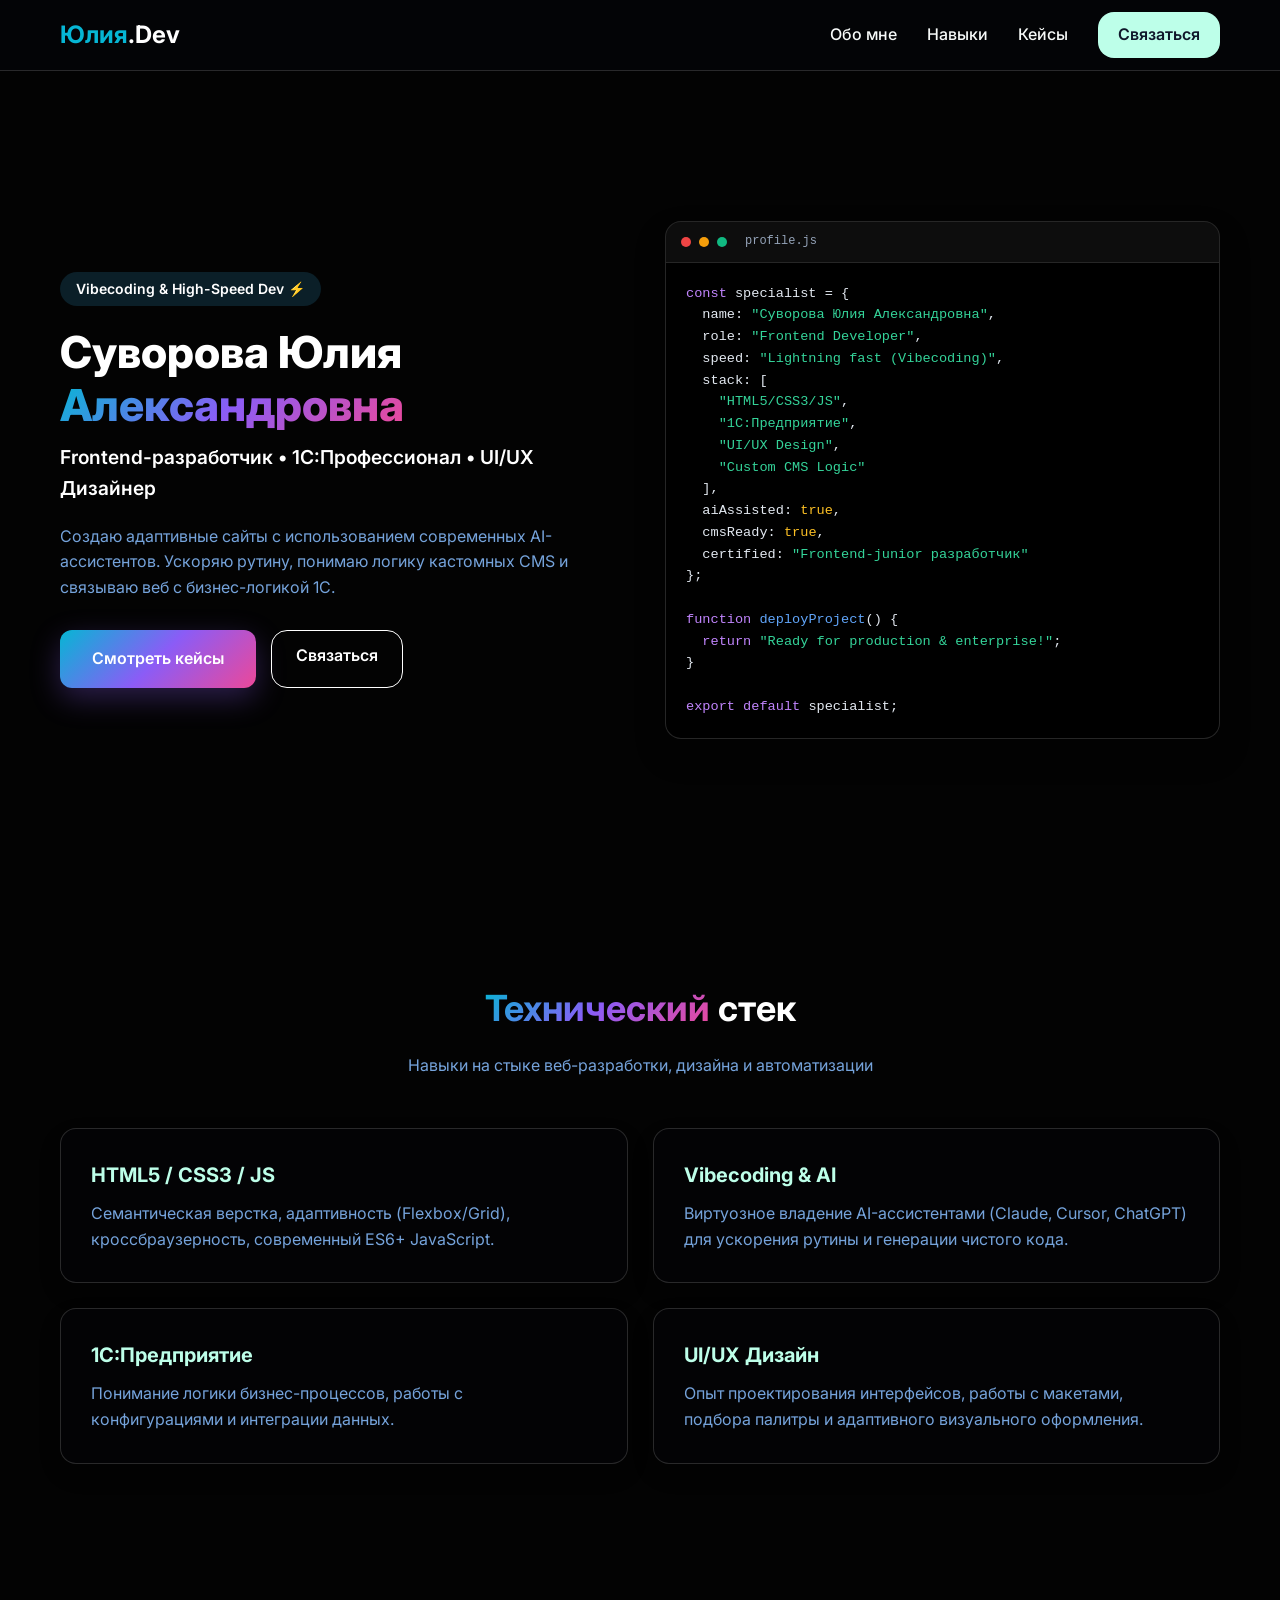
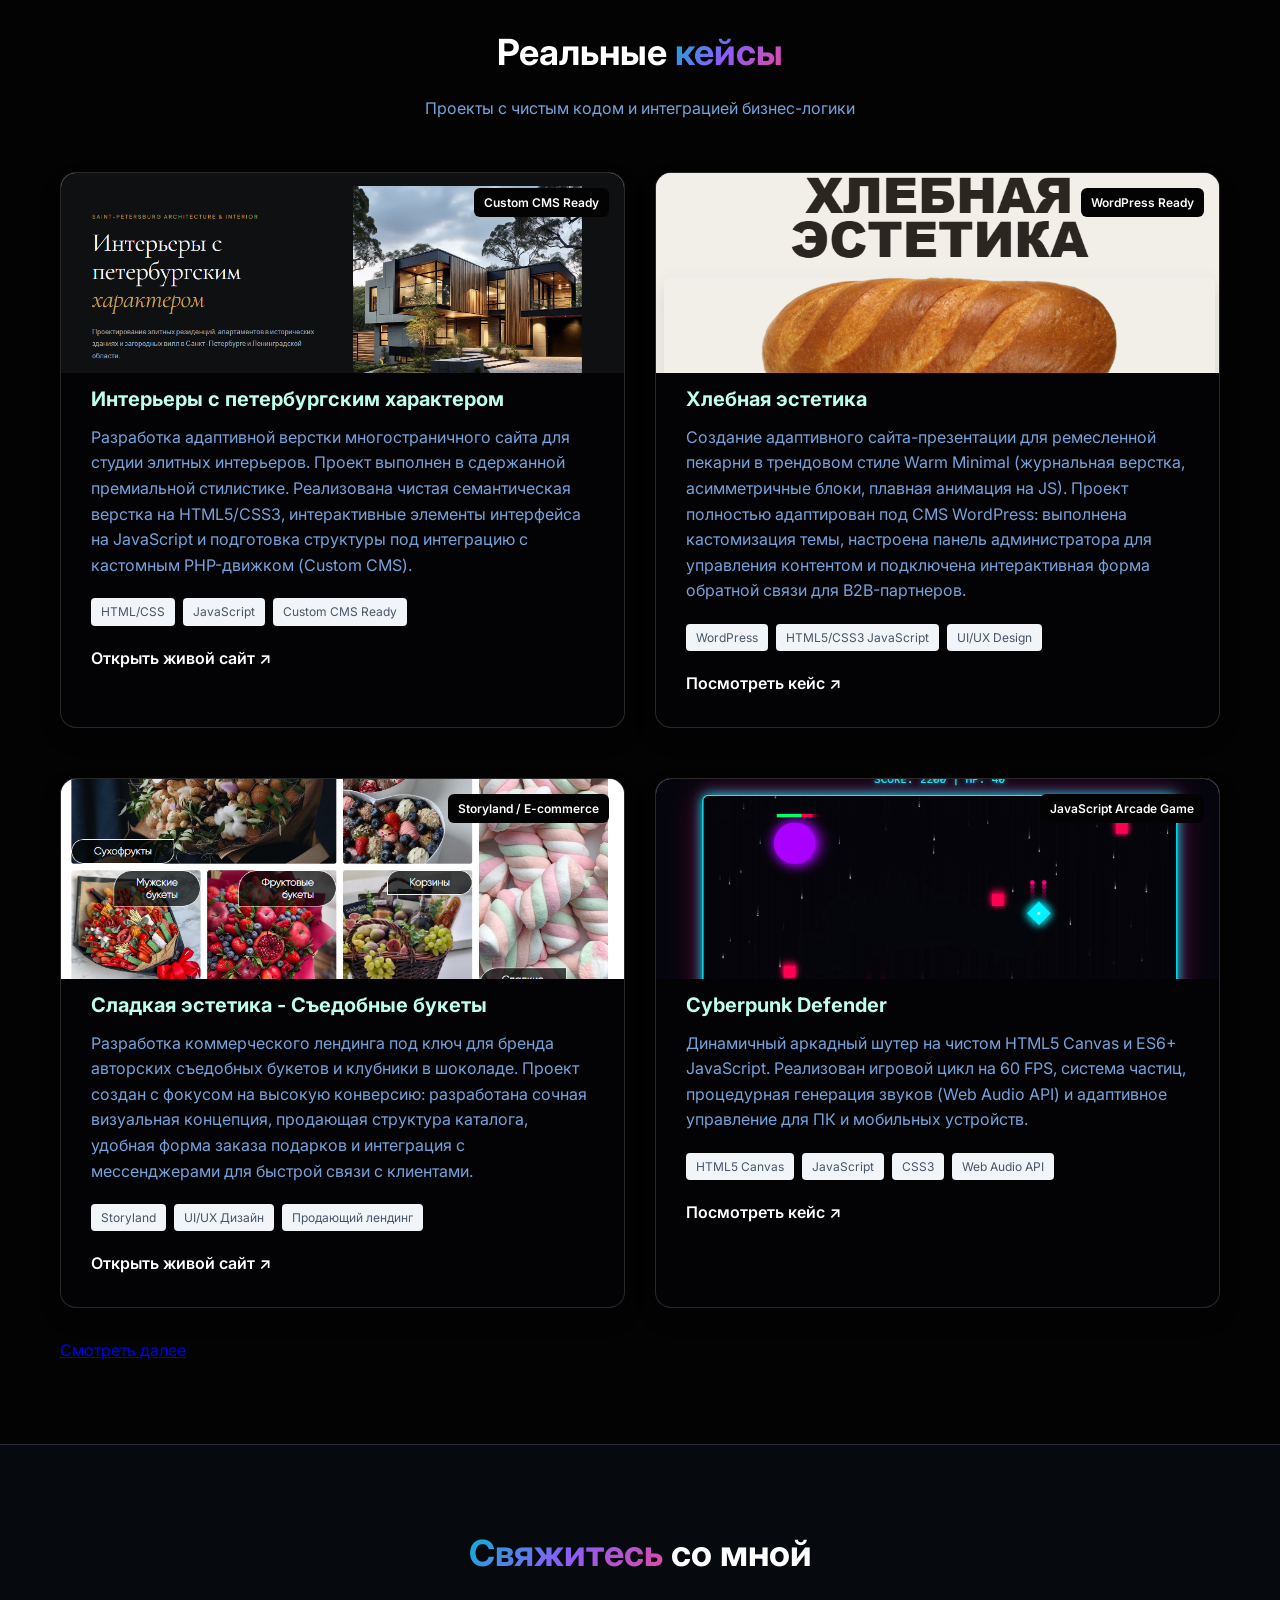
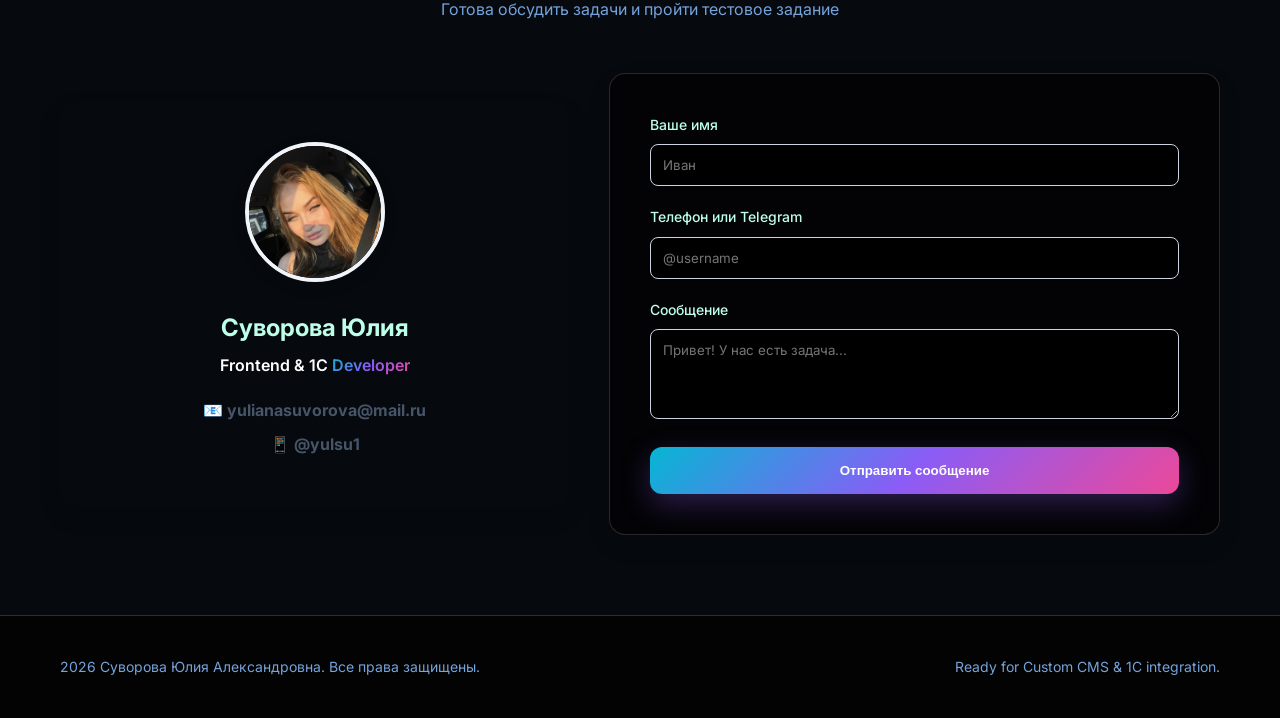
==== index.html @ 89101e60 "first commit" ====
<!DOCTYPE html>
<html lang="ru">
<head>
    <meta charset="UTF-8">
    <meta name="viewport" content="width=device-width, initial-scale=1.0">
    <title>Суворова Юлия Александровна | Frontend & 1C Developer</title>
    <meta name="description" content="Портфолио: Суворова Юлия Александровна. Фронтенд, 1С, Дизайн.">
    <!-- Стили -->
    <link rel="stylesheet" href="style.css?v=3">
    <!-- Шрифты (Inter) -->
    <link rel="preconnect" href="https://fonts.googleapis.com">
    <link rel="preconnect" href="https://fonts.gstatic.com" crossorigin>
    <link href="https://fonts.googleapis.com/css2?family=Inter:wght@300;400;500;600;700;800&display=swap" rel="stylesheet">
</head>
<body>

    <!-- Шапка сайта -->
    <header class="header">
        <div class="container header__container">
            <a href="#" class="logo"><span>Юлия</span>.Dev</a>
            <nav class="nav" id="navMenu">
                <a href="#about" class="nav__link">Обо мне</a>
                <a href="#skills" class="nav__link">Навыки</a>
                <a href="#portfolio" class="nav__link">Кейсы</a>
                <a href="#contact" class="nav__link nav__link--btn">Связаться</a>
            </nav>
            <button class="burger" id="burgerBtn" aria-label="Открыть меню">
                <span></span>
                <span></span>
                <span></span>
            </button>
        </div>
    </header>

    <main>
          <!-- Главный экран (Hero): Текст слева, длинный код справа -->
        <section class="hero" id="about">
            <div class="container hero__container-main">
                
                <!-- Левая колонка: Текст -->
                <div class="hero__content">
                    <span class="badge">Vibecoding & High-Speed Dev ⚡️</span>
                    <h1 class="hero__title">Суворова Юлия <span class="gradient-text">Александровна</span></h1>
                    <p class="hero__subtitle-role">Frontend-разработчик • 1С:Профессионал • UI/UX Дизайнер</p>
                    <p class="hero__desc">
                        Создаю адаптивные сайты с использованием современных AI-ассистентов. Ускоряю рутину, понимаю логику кастомных CMS и связываю веб с бизнес-логикой 1С.
                    </p>
                    <div class="hero__actions">
                        <a href="#portfolio" class="btn btn--primary">Смотреть кейсы</a>
                        <a href="#contact" class="btn btn--outline">Связаться</a>
                    </div>
                </div>

                <!-- Правая колонка: Длинный красивый код -->
                <div class="hero__card">
                    <div class="code-preview code-preview--long">
                        <div class="code-preview__header">
                            <span class="dot red"></span>
                            <span class="dot yellow"></span>
                            <span class="dot green"></span>
                            <span class="filename">profile.js</span>
                        </div>
                        <pre><code><span class="keyword">const</span> specialist = {
  name: <span class="string">"Суворова Юлия Александровна"</span>,
  role: <span class="string">"Frontend Developer"</span>,
  speed: <span class="string">"Lightning fast (Vibecoding)"</span>,
  stack: [
    <span class="string">"HTML5/CSS3/JS"</span>, 
    <span class="string">"1С:Предприятие"</span>, 
    <span class="string">"UI/UX Design"</span>,
    <span class="string">"Custom CMS Logic"</span>
  ],
  aiAssisted: <span class="boolean">true</span>,
  cmsReady: <span class="boolean">true</span>,
  certified: <span class="string">"Frontend-junior разработчик"</span>
};

<span class="keyword">function</span> <span class="function">deployProject</span>() {
  <span class="keyword">return</span> <span class="string">"Ready for production & enterprise!"</span>;
}

<span class="keyword">export default</span> specialist;</code></pre>
                    </div>
                </div>

            </div>
        </section> 

        <!-- Блок навыков -->
        <section class="skills" id="skills">
            <div class="container">
                <h2 class="section-title"><span class="gradient-text">Технический</span> стек</h2>
                <p class="section-subtitle">Навыки на стыке веб-разработки, дизайна и автоматизации</p>
                <div class="skills__grid">
                    <div class="skill-card">
                        <h3>HTML5 / CSS3 / JS</h3>
                        <p>Семантическая верстка, адаптивность (Flexbox/Grid), кроссбраузерность, современный ES6+ JavaScript.</p>
                    </div>
                    <div class="skill-card">
                        <h3>Vibecoding & AI</h3>
                        <p>Виртуозное владение AI-ассистентами (Claude, Cursor, ChatGPT) для ускорения рутины и генерации чистого кода.</p>
                    </div>
                    <div class="skill-card">
                        <h3>1С:Предприятие</h3>
                        <p>Понимание логики бизнес-процессов, работы с конфигурациями и интеграции данных.</p>
                    </div>
                    <div class="skill-card">
                        <h3>UI/UX Дизайн</h3>
                        <p>Опыт проектирования интерфейсов, работы с макетами, подбора палитры и адаптивного визуального оформления.</p>
                    </div>
                </div>
            </div>
        </section>

        <!-- Портфолио (Кейсы) -->
        <section class="portfolio" id="portfolio">
            <div class="container">
                <h2 class="section-title">Реальные <span class="gradient-text">кейсы</span></h2>
                <p class="section-subtitle">Проекты с чистым кодом и интеграцией бизнес-логики</p>
                
                <div class="portfolio__grid">
                    <article class="project-card">
                        <div class="project-card__img-wrap">
                            <div class="project-badge">Custom CMS Ready</div>
                            <div class="mockup-screen"><img src="spb.png" alt="spb"></div>
                        </div>
                        <div class="project-card__body">
                            <h3>Интерьеры с петербургским характером</h3>
                            <p>Разработка адаптивной верстки многостраничного сайта для студии элитных интерьеров. Проект выполнен в сдержанной премиальной стилистике. Реализована чистая семантическая верстка на HTML5/CSS3, интерактивные элементы интерфейса на JavaScript и подготовка структуры под интеграцию с кастомным PHP-движком (Custom CMS).</p>
                            <div class="tags">
                                <span>HTML/CSS</span>
                                <span>JavaScript</span>
                                <span>Custom CMS Ready</span>
                            </div>
                            <a href="https://yulianasu.github.io/-------------2-/" target="_blank" class="project-link">Открыть живой сайт ↗</a>
                        </div>
                    </article>

                    <article class="project-card">
                        <div class="project-card__img-wrap">
                            <div class="project-badge">WordPress Ready</div>
                            <div class="mockup-screen"><img src="baget.png" alt="Baget"></div>
                        </div>
                        <div class="project-card__body">
                            <h3>Хлебная эстетика</h3>
                            <p>Создание адаптивного сайта-презентации для ремесленной пекарни в трендовом стиле Warm Minimal (журнальная верстка, асимметричные блоки, плавная анимация на JS). Проект полностью адаптирован под CMS WordPress: выполнена кастомизация темы, настроена панель администратора для управления контентом и подключена интерактивная форма обратной связи для B2B-партнеров.</p>
                            <div class="tags">
                                <span>WordPress</span>
                                <span>HTML5/CSS3 JavaScript</span>
                                <span>UI/UX Design</span>
                            </div>
                            <a href="https://yulianasu.github.io/----/" target="_blank" class="project-link">Посмотреть кейс ↗</a>
                        </div>
                    </article>
                </div>

                <p class="section-subtitle"></p>
                
                <div class="portfolio__grid">
                    <article class="project-card">
                        <div class="project-card__img-wrap">
                            <div class="project-badge">Storyland / E-commerce</div>
                            <div class="mockup-screen"><img src="moisait.png" alt="MYsite"></div>
                        </div>
                        <div class="project-card__body">
                            <h3>Сладкая эстетика - Съедобные букеты </h3>
                            <p>Разработка коммерческого лендинга под ключ для бренда авторских съедобных букетов и клубники в шоколаде. Проект создан с фокусом на высокую конверсию: разработана сочная визуальная концепция, продающая структура каталога, удобная форма заказа подарков и интеграция с мессенджерами для быстрой связи с клиентами.</p>
                            <div class="tags">
                                <span>Storyland</span>
                                <span>UI/UX Дизайн </span>
                                <span>Продающий лендинг</span>
                            </div>
                            <a href="https://dolceestetica.ru" target="_blank" class="project-link">Открыть живой сайт ↗</a>
                        </div>
                    </article>

                    <article class="project-card">
                        <div class="project-card__img-wrap">
                            <div class="project-badge">JavaScript Arcade Game</div>
                            <div class="mockup-screen"><img src="Game.png" alt="Cyperpunk Defender"></div>
                        </div>
                        <div class="project-card__body">
                            <h3>Cyberpunk Defender</h3>
                            <p>Динамичный аркадный шутер на чистом HTML5 Canvas и ES6+ JavaScript. Реализован игровой цикл на 60 FPS, система частиц, процедурная генерация звуков (Web Audio API) и адаптивное управление для ПК и мобильных устройств.</p>
                            <div class="tags">
                                <span>HTML5 Canvas</span>
                                <span>JavaScript</span>
                                <span>CSS3</span>
                                <span>Web Audio API</span>
                            </div>
                            <a href="https://yulianasu.github.io/cyberpunk/" target="_blank" class="project-link">Посмотреть кейс ↗</a>
                        </div>
                    </article>
                   <a href="case.html" class="button">Смотреть далее</a>
                </div>
            </div>
        </section>

        <!-- Контакты -->
         <!-- Контакты: Фото слева, форма справа -->
        <section class="contact" id="contact">
            <div class="container">
                <h2 class="section-title"><span class="gradient-text">Свяжитесь </span> со мной</h2>
                <p class="section-subtitle">Готова обсудить задачи и пройти тестовое задание</p>
                
                <div class="contact__container-new">
                    
                    <!-- Слева: Ваша фотография и контакты -->
                    <div class="contact__photo-box">
                        <!-- Убедитесь, что фото называется photo.jpg или photo.png -->
                        <img src="Yulia.png" alt="Суворова Юлия Александровна" class="contact__real-photo">
                        <h3 class="contact__name">Суворова Юлия</h3>
                        <p class="contact__role">Frontend & 1C <span class="gradient-text">Developer</span></p>
                        <div class="contact-details">
                            <p>📧 <strong>yulianasuvorova@mail.ru</strong></p>
                            <p>📱 <strong>@yulsu1</strong></p>
                        </div>
                    </div>
                <form class="contact-form" id="contactForm">
                    <div class="form-group">
                        <label for="name">Ваше имя</label>
                        <input type="text" id="name" required placeholder="Иван">
                    </div>
                    <div class="form-group">
                        <label for="contact-info">Телефон или Telegram</label>
                        <input type="text" id="contact-info" required placeholder="@username">
                    </div>
                    <div class="form-group">
                        <label for="message">Сообщение</label>
                        <textarea id="message" rows="4" placeholder="Привет! У нас есть задача..."></textarea>
                    </div>
                    <button type="submit" class="btn btn--primary btn--full">Отправить сообщение</button>
                </form>
            </div>
        </section>
    </main>

    <!-- Футер -->
    <footer class="footer">
        <div class="container footer__container">
            <p>2026 Суворова Юлия Александровна. Все права защищены.</p>
            <p>Ready for Custom CMS & 1C integration.</p>
        </div>
    </footer>

    <!-- Скрипты -->
    <script src="app.js"></script>
</body>
</html>
---- style.css ----
:root {
    --bg-color: hwb(240 1% 99%);          
    --card-bg: #030305;           /* Белые чистые карточки */
    --text-main: #ffffff;         /* Основной текст на синем фоне — белый */
    --text-card: #bdffe9;         /* Текст внутри белых карточек — темно-синий */
    --text-muted: #75a3db;        /* Приглушенный светлый текст */
    --accent: #ffffff;            /* Яркий голубой акцент */
    --accent-hover: #2f0cad;      /* Цвет при наведении */
    --border: rgba(255, 255, 255, 0.15); /* Тонкие полупрозрачные границы */
    --radius: 16px;
    --gradient-brand: linear-gradient(135deg, #06b6d4 0%, #8b5cf6 50%, #ec4899 100%);
}

* {
    box-sizing: border-box;
    margin: 0;
    padding: 0;
}

html {
    scroll-behavior: smooth;
}

body {
    font-family: 'Inter', sans-serif;
    background-color: var(--bg-color);
    color: var(--text-main);
    line-height: 1.6;
}

/* Контейнеры */
.container {
    max-width: 1200px;
    margin: 0 auto;
    padding: 0 20px;
}

section {
    padding: 80px 0;
}

/* Шапка */
.header {
    position: fixed;
    top: 0;
    left: 0;
    width: 100%;
    background-color: rgba(4, 5, 7, 0.9);
    backdrop-filter: blur(10px);
    border-bottom: 1px solid var(--border);
    z-index: 1000;
}

.header__container {
    display: flex;
    align-items: center;
    justify-content: space-between;
    height: 70px;
}

.logo {
    font-size: 1.5rem;
    font-weight: 700;
    color: #ffffff;
    text-decoration: none;
}

.logo span {
    color: #06b6d4;
}

.nav {
    display: flex;
    align-items: center;
    gap: 30px;
}

.nav__link {
    color: #f7faf9;
    text-decoration: none;
    font-weight: 500;
    transition: color 0.2s;
}

.nav__link:hover {
    color: #ffffff;
}

.nav__link--btn {
    background-color: #bdffe9;
    color: #0f172a !important;
    font-weight: 600;
    padding: 10px 20px;
    border-radius: var(--radius);
}

.nav__link--btn:hover {
    background: var(--gradient-brand);
    -webkit-background-clip: text;
    -webkit-text-fill-color: transparent;
}

.burger {
    display: none;
    background: none;
    border: none;
    cursor: pointer;
    flex-direction: column;
    gap: 6px;
}

.burger span {
    display: block;
    width: 25px;
    height: 2px;
    background-color: #ffffff;
}

/* Главный экран (Hero) */
.hero {
    padding-top: 140px;
    min-height: 100vh;
    display: flex;
    align-items: center;
}

.hero__container-main {
    display: grid;
    grid-template-columns: 1fr 1fr;
    gap: 50px;
    align-items: center;
    width: 100%;
}

.badge {
    display: inline-block;
    background: rgba(56, 189, 248, 0.15);
    color: var(--accent);
    padding: 6px 16px;
    border-radius: 20px;
    font-size: 0.875rem;
    font-weight: 600;
    margin-bottom: 20px;
}

.hero__title {
    font-size: 2.75rem;
    font-weight: 800;
    color: #ffffff;
    margin-bottom: 10px;
    line-height: 1.2;
}

.hero__subtitle-role {
    font-size: 1.2rem;
    color: var(--accent);
    font-weight: 600;
    margin-bottom: 20px;
}

.hero__desc {
    font-size: 1rem;
    color: var(--text-muted);
    margin-bottom: 30px;
}

.hero__actions {
    display: flex;
    gap: 15px;
}

.gradient-text {
    background: var(--gradient-brand);
    -webkit-background-clip: text;
    -webkit-text-fill-color: transparent;
}
/* Длинный красивый код справа */
.code-preview--long {
    background: #000000;
    border: 1px solid var(--border);
    border-radius: var(--radius);
    overflow: hidden;
    font-family: monospace;
    font-size: 0.85rem;
    box-shadow: 0 15px 30px rgba(0, 0, 0, 0.25);
}

.code-preview__header {
    background: rgba(255,255,255,0.05);
    padding: 10px 15px;
    display: flex;
    align-items: center;
    gap: 8px;
    border-bottom: 1px solid rgba(255,255,255,0.1);
}

.dot {
    width: 10px;
    height: 10px;
    border-radius: 50%;
}
.dot.red { background: #ef4444; }
.dot.yellow { background: #f59e0b; }
.dot.green { background: #10b981; }

.filename {
    margin-left: 10px;
    color: #94a3b8;
    font-size: 0.75rem;
}

.code-preview pre {
    padding: 20px;
    overflow-x: auto;
    color: #e2e8f0;
}

.keyword { color: #c084fc; }
.string { color: #34d399; }
.boolean { color: #fbbf24; }
.function { color: #60a5fa; }

/* Секция навыков */
.section-title {
    font-size: 2.25rem;
    font-weight: 700;
    text-align: center;
    margin-bottom: 15px;
    color: #ffffff;
}

.section-subtitle {
    text-align: center;
    color: var(--text-muted);
    margin-bottom: 50px;
}

.skills__grid {
    display: grid;
    grid-template-columns: repeat(2, 1fr);
    gap: 25px;
}

.skill-card {
    background: var(--card-bg);
    border: 1px solid var(--border);
    padding: 30px;
    border-radius: var(--radius);
    box-shadow: 0 10px 25px rgba(0,0,0,0.1);
    color: var(--text-card);
    transition: transform 0.2s;
}

.skill-card:hover {
    transform: translateY(-3px);
}

.skill-card h3 {
    margin-bottom: 10px;
    font-size: 1.25rem;
    color: var(--text-card);
}

.skill-card p {
    color: var(--text-muted);
}

/* Портфолио */
.portfolio__grid {
    display: grid;
    grid-template-columns: repeat(2, 1fr);
    gap: 30px;
}

.project-card {
    background: var(--card-bg);
    border: 1px solid var(--border);
    border-radius: var(--radius);
    overflow: hidden;
    box-shadow: 0 10px 25px rgba(0,0,0,0.1);
    color: var(--text-card);
    transition: transform 0.2s;
}

.project-card:hover {
    transform: translateY(-3px);
}

.project-card__img-wrap {
    height: 180px;
    background: #e2e8f0;
    position: relative;
    display: flex;
    align-items: center;
    justify-content: center;
}

.project-badge {
    position: absolute;
    top: 15px;
    right: 15px;
    background: var(--bg-color);
    color: #ffffff;
    padding: 5px 10px;
    border-radius: 6px;
    font-size: 0.75rem;
    font-weight: 600;
}

.mockup-screen {
    width: 100%;
    height: 220px;
    overflow: hidden;
    color: #0f172a;
    font-weight: 600;
    
}

.project-card .mockup-screen img {
    width: 100%;
    height: 100%;
    object-fit: cover;
    display: block;
    border-radius: inherit; 
}

.project-card__body {
    padding: 30px;
}

.project-card__body h3 {
    margin-bottom: 10px;
    font-size: 1.25rem;
    color: var(--text-card);
}

.project-card__body p {
    color: var(--text-muted);
    margin-bottom: 20px;
}

.tags {
    display: flex;
    gap: 8px;
    flex-wrap: wrap;
    margin-bottom: 20px;
}

.tags span {
    background: #f1f5f9;
    padding: 4px 10px;
    border-radius: 4px;
    font-size: 0.75rem;
    color: #475569;
}

.project-link {
    color: var(--accent);
    text-decoration: none;
    font-weight: 600;
}

.project-link:hover {
    text-decoration: underline;
}

/* Блок контактов с фото слева и формой справа */
.contact {
    background: rgba(15, 23, 42, 0.3);
    border-top: 1px solid var(--border);
    border-bottom: 1px solid var(--border);
}

.contact__container-new {
    display: grid;
    grid-template-columns: 1fr 1.2fr;
    gap: 40px;
    align-items: center;
}

.contact__photo-box {
    
    padding: 40px;
    border-radius: var(--radius);
    text-align: center;
    color: var(--text-card);
    box-shadow: 0 10px 25px rgba(0,0,0,0.1);
}

.contact__real-photo {
    width: 140px;
    height: 140px;
    border-radius: 50%;
    object-fit: cover;
    margin: 0 auto 20px auto;
    border: 4px solid #f1f5f9;
    box-shadow: 0 5px 15px rgba(0,0,0,0.1);
}

.contact__name {
    font-size: 1.5rem;
    font-weight: 700;
    margin-bottom: 5px;
    color: var(--text-card);
}

.contact__role {
    color: var(--accent);
    font-weight: 600;
    margin-bottom: 20px;
}

.contact-details p {
    margin-bottom: 8px;
    color: #475569;
}

.contact-form {
    background: var(--card-bg);
    border: 1px solid var(--border);
    padding: 40px;
    border-radius: var(--radius);
    color: var(--text-card);
    box-shadow: 0 10px 25px rgba(0,0,0,0.1);
}

.form-group {
    margin-bottom: 20px;
}

.form-group label {
    display: block;
    margin-bottom: 8px;
    font-size: 0.875rem;
    font-weight: 500;
    color: var(--text-card);
}

.form-group input,
.form-group textarea {
    width: 100%;
    padding: 12px;
    background: #000000;
    border: 1px solid #cbd5e1;
    border-radius: 8px;
    color: #000000;
    font-family: inherit;
}

.form-group input:focus,
.form-group textarea:focus {
    outline: none;
    border-color: var(--accent);
}

/* Кнопки */
.btn {
    display: inline-block;
    padding: 12px 24px;
    border-radius: var(--radius);
    font-weight: 600;
    text-decoration: none;
    text-align: center;
    cursor: pointer;
    transition: all 0.2s;
}

.btn--primary {

        background: var(--gradient-brand);
    color: #fff;
    padding: 16px 32px;
    border-radius: 12px !important;
    font-weight: 600;
    text-decoration: none;
    transition: 0.3s;
    box-shadow: 0 10px 30px rgba(139, 92, 246, 0.3);
    border: none;
    cursor: pointer;
}

.btn--primary:hover {
    background-color: var(--accent-hover);
}

.btn--outline {
    background: transparent;
    border: 1px solid #ffffff;
    color: #ffffff;
}

.btn--outline:hover {
    background: rgba(255, 255, 255, 0.1);
}

.btn--full {
    width: 100%;
}

/* Футер */
.footer {
    padding: 40px 0;
    text-align: center;
    color: var(--text-muted);
    font-size: 0.875rem;
}

.footer__container {
    display: flex;
    justify-content: space-between;
}

/* Адаптивность */
@media screen and (max-width: 768px) {

    /* 1. Общий сброс прокрутки вбок */
    body, html {
        width: 100% !important;
        overflow-x: hidden !important;
        margin: 0 !important;
        padding: 0 !important;
    }

    /* 2. ШАПКА: аккуратная строка, лого слева, меню и кнопка компактно */
    header, .header {
        display: flex !important;
        justify-content: space-between !important;
        align-items: center !important;
        padding: 10px 15px !important;
        width: 100% !important;
        box-sizing: border-box !important;
    }

    /* Прячем десктопное меню, оставляем бургер или компактный вид */
    .nav {
        display: none !important; /* Если у тебя бургер-меню управляется через JS */
    }

    /* Кнопка «Связаться» в шапке на мобилке делаем поменьше, чтобы не рвала дизайн */
    .header .btn, 
    .header__btn {
        padding: 8px 14px !important;
        font-size: 0.85rem !important;
    }

    /* 3. ГЛАВНЫЙ ЭКРАН (Hero): всё ровно по центру */
    .hero__container-main {
        display: flex !important;
        flex-direction: column !important;
        align-items: center !important;
        text-align: center !important;
        padding: 20px 15px !important;
        width: 100% !important;
        box-sizing: border-box !important;
    }

    .hero__title {
        font-size: 2rem !important;
        width: 100% !important;
    }

    .hero__description {
        max-width: 100% !important;
        margin: 0 auto 20px auto !important;
        text-align: center !important;
    }

    .hero__btns {
        display: flex !important;
        flex-direction: column !important;
        align-items: center !important;
        width: 100% !important;
        gap: 12px !important;
    }

    .btn {
        width: 100% !important;
        max-width: 280px !important;
        margin: 0 auto !important;
    }

    /* 4. ВОЗВРАЩАЕМ ТВОЙ ДИЗАЙНЕРСКИЙ КОД (`profile.js`) НА МЕСТО И ЦЕНТРИРУЕМ */
    .hero__code, 
    pre, 
    .profile-code {
        display: block !important; /* Возвращаем отображение */
        width: 90% !important;
        max-width: 350px
 !important;
        margin: 20px auto 0 auto !important;
        box-sizing: border-box !important;
        font-size: 0.8rem !important; /* Чуть уменьшаем текст, чтобы красиво влез в экран */
        overflow-x: auto !important;  /* Скролл внутри блока с кодом, если длинная строка */
    }

    /* 5. КАРТОЧКИ НАВЫКОВ И КЕЙСОВ — ровно в 1 колонку по центру */
    .skills__grid, 
    .portfolio__grid {
        display: flex !important;
        flex-direction: column !important;
        align-items: center !important;
        gap: 20px !important;
        width: 100% !important;
        padding: 0 15px !important;
        box-sizing: border-box !important;
    }

    .skills__card, 
    .portfolio__card {
        width: 100% !important;
        max-width: 350px !important;
        margin: 0 auto !important;
        box-sizing: border-box !important;
    }

    /* 6. ИСПРАВЛЯЕМ ФОРМУ (чтобы поля не улетали вбок, а встали друг под другом) */
    .contact__container-new,
    .contact__grid {
        display: flex !important;
        flex-direction: column !important;
        align-items: center !important;
        width: 100% !important;
        padding: 0 15px !important;
        box-sizing: border-box !important;
    }

    /* Карточка с формой и блок с контактами (твое фото и почта) */
    .contact__info,
    .contact__form-wrapper,
    form#contactForm {
        width: 100% !important;
        max-width: 350px !important;
        margin: 0 auto 20px auto !important;
        box-sizing: border-box !important;
    }
}
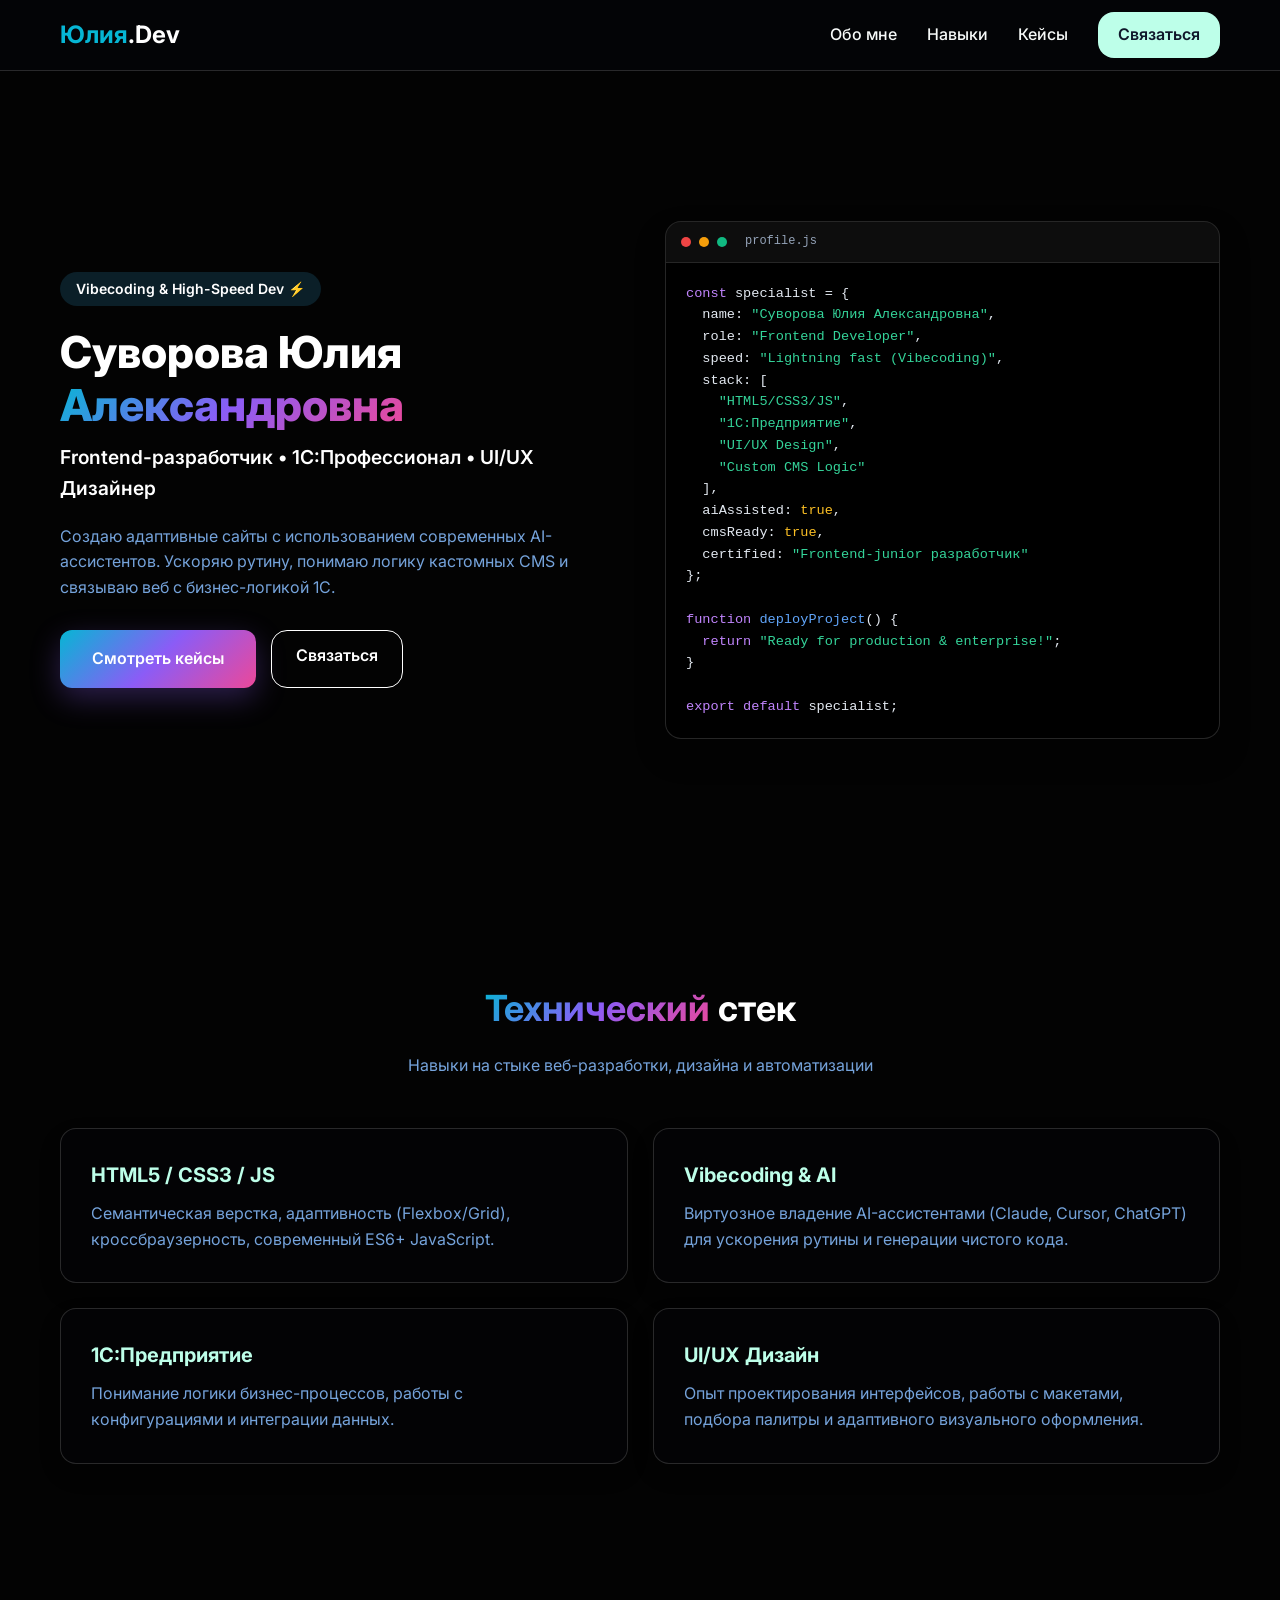
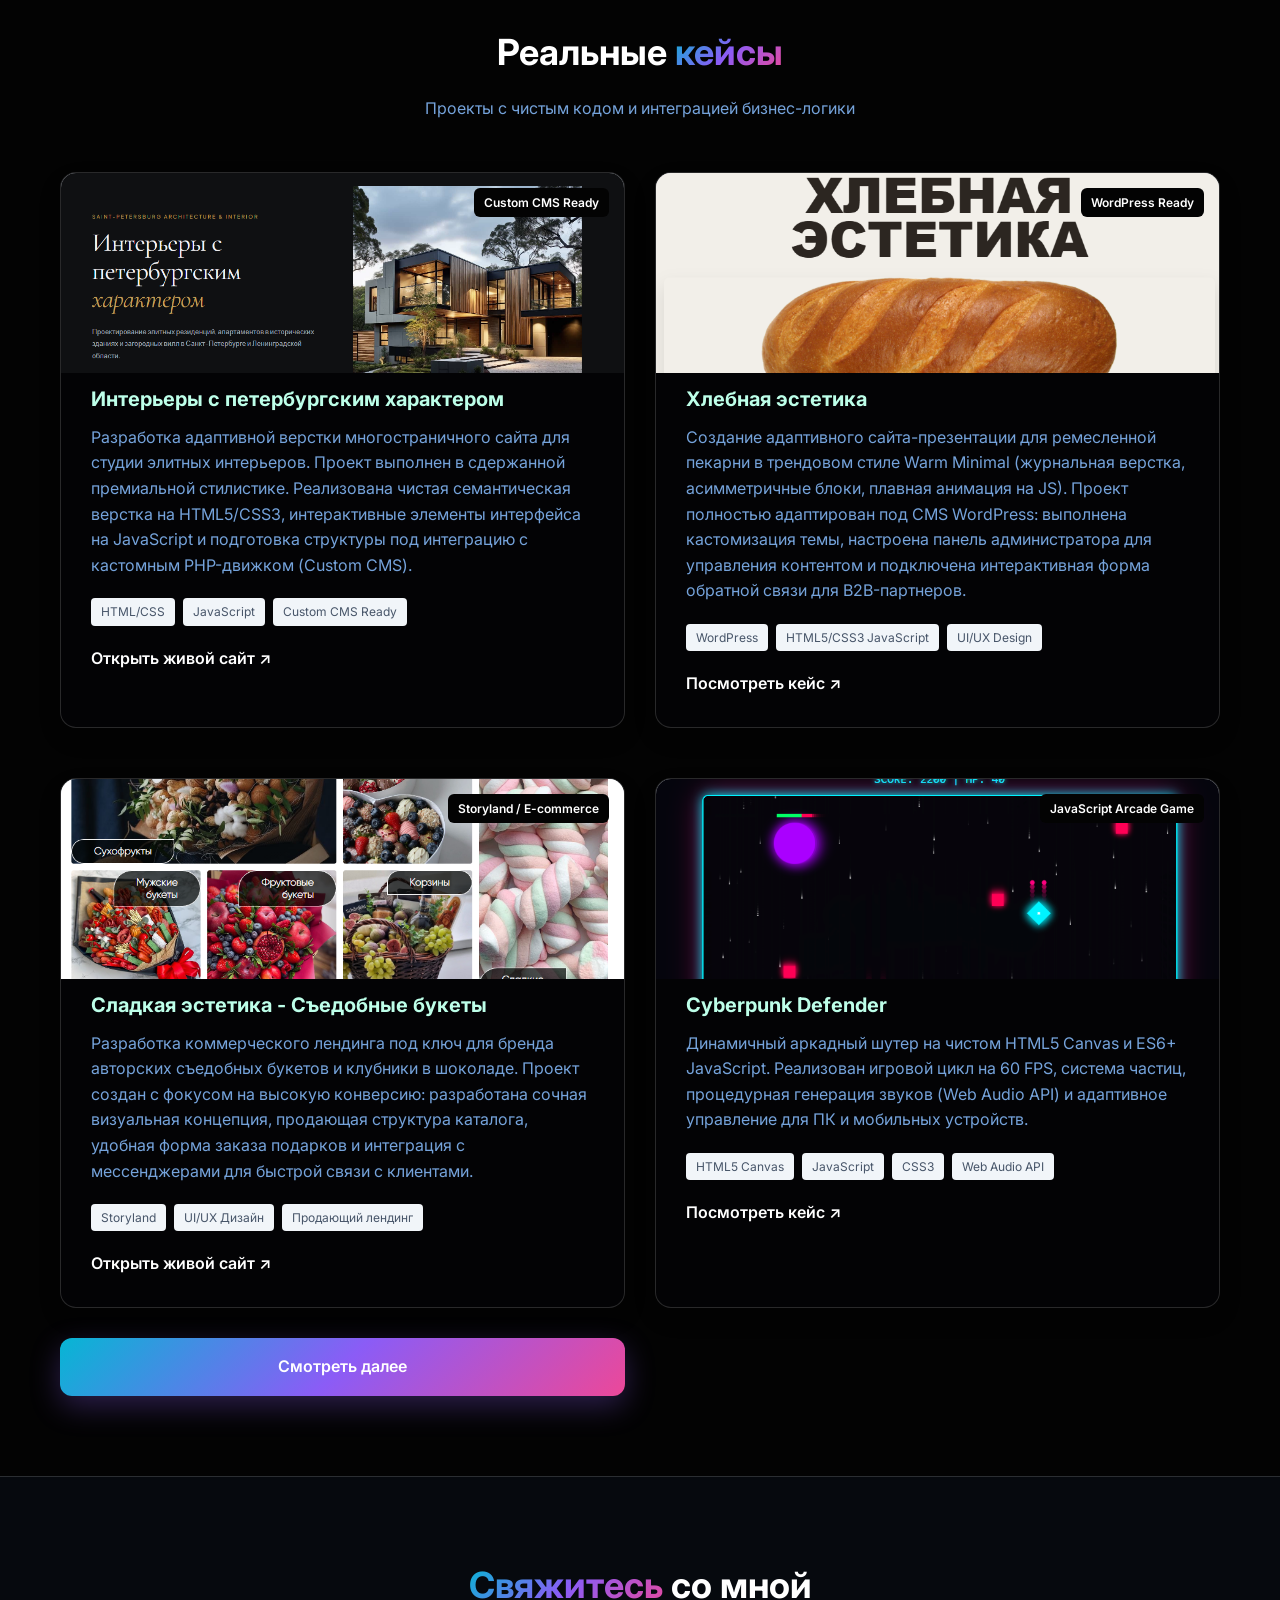
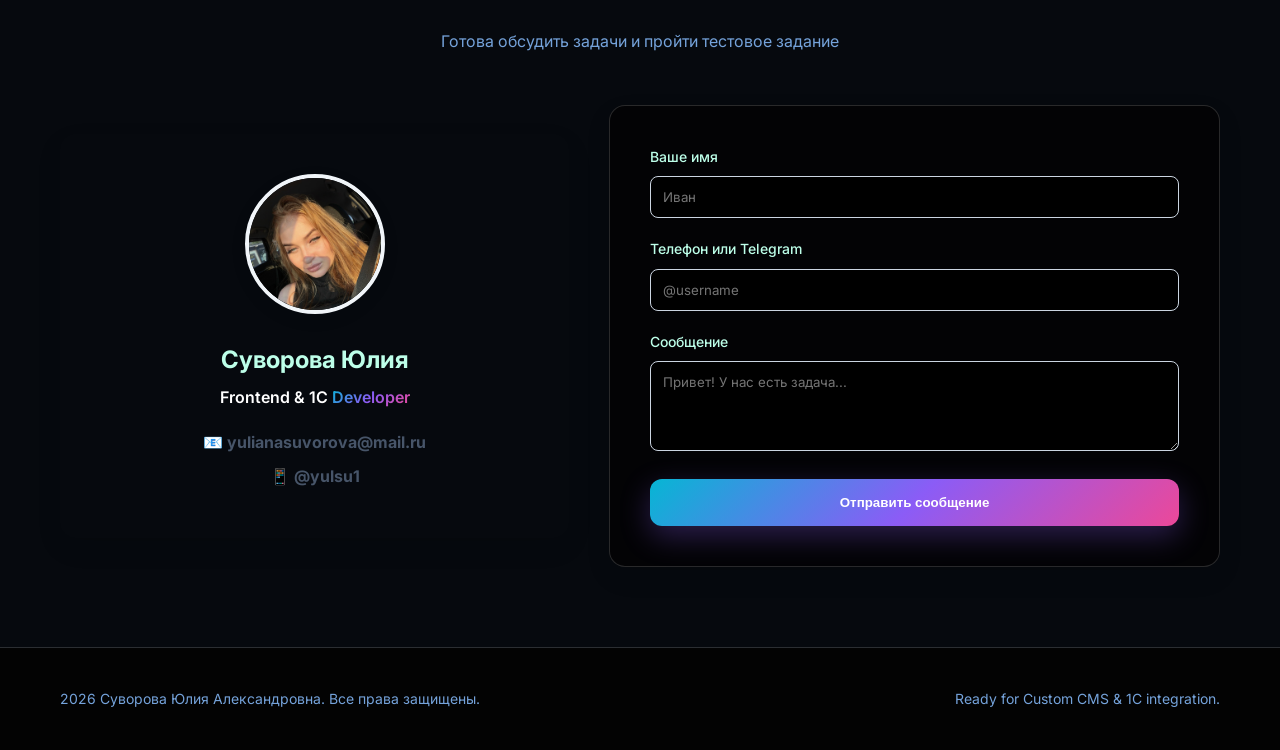
==== commit 1b33032a: "wb" ====
--- a/index.html
+++ b/index.html
@@ -132,7 +132,7 @@
                                 <span>JavaScript</span>
                                 <span>Custom CMS Ready</span>
                             </div>
-                            <a href="https://yulianasu.github.io/-------------2-/" target="_blank" class="project-link">Открыть живой сайт ↗</a>
+                            <a href="https://yulianasu.github.io/SBPSite/" target="_blank" class="project-link">Открыть живой сайт ↗</a>
                         </div>
                     </article>
 
@@ -149,7 +149,7 @@
                                 <span>HTML5/CSS3 JavaScript</span>
                                 <span>UI/UX Design</span>
                             </div>
-                            <a href="https://yulianasu.github.io/----/" target="_blank" class="project-link">Посмотреть кейс ↗</a>
+                            <a href="https://yulianasu.github.io/Bakery/" target="_blank" class="project-link">Посмотреть кейс ↗</a>
                         </div>
                     </article>
                 </div>
@@ -191,7 +191,7 @@
                             <a href="https://yulianasu.github.io/cyberpunk/" target="_blank" class="project-link">Посмотреть кейс ↗</a>
                         </div>
                     </article>
-                   <a href="case.html" class="button">Смотреть далее</a>
+                   <a href="case.html" class = "btn btn--primary">Смотреть далее</a>
                 </div>
             </div>
         </section>
--- a/style.css
+++ b/style.css
@@ -510,6 +510,306 @@
     display: flex;
     justify-content: space-between;
 }
+
+/* Другие страницы */
+
+/* Кнопка назад в case*/
+.back-btn {
+    display: inline-flex;
+    align-items: center;
+    gap: 8px;
+    padding: 10px 20px;
+    background: rgba(255, 255, 255, 0.05); 
+    border: 1px solid rgba(255, 255, 255, 0.15); 
+    border-radius: 10px;
+    color: #ffffff !important; 
+    font-family: inherit;
+    font-size: 0.9rem;
+    font-weight: 500;
+    text-decoration: none;
+    transition: all 0.2s ease;
+    margin: 20px 0; 
+}
+/* Эффект при наведении мышки */
+.back-btn:hover {
+    background: rgba(139, 92, 246, 0.2); 
+    border-color: #8b5cf6; 
+    transform: translateY(-2px); 
+}
+
+/*Вб*/
+wb-portfolio {
+  --black: #08080b;
+  --black-soft: #111116;
+  --pink: #ff4fa3;
+  --pink-light: #ff9bc9;
+  --white: #f8f6f8;
+  --muted: #98939c;
+
+  position: relative;
+  overflow: hidden;
+  background:
+    radial-gradient(
+      circle at 82% 8%,
+      rgba(255, 57, 150, .16),
+      transparent 25rem
+    ),
+    radial-gradient(
+      circle at 6% 78%,
+      rgba(123, 52, 255, .12),
+      transparent 25rem
+    ),
+    var(--black);
+  color: var(--white);
+  padding: 110px 24px 90px;
+  font-family: Inter, Arial, sans-serif;
+}
+
+.wb-container {
+  position: relative;
+  z-index: 2;
+  max-width: 1240px;
+  margin: 0 auto;
+}
+
+.wb-glow {
+  position: absolute;
+  width: 360px;
+  height: 360px;
+  border-radius: 50%;
+  filter: blur(100px);
+  opacity: .18;
+  pointer-events: none;
+}
+
+.wb-glow-1 {
+  background: #ff198f;
+  top: 5%;
+  right: -160px;
+}
+
+.wb-glow-2 {
+  background: #6328ff;
+  bottom: 12%;
+  left: -180px;
+}
+
+/* Шапка */
+
+.wb-header {
+  display: flex;
+  align-items: flex-end;
+  justify-content: space-between;
+  gap: 40px;
+  margin-bottom: 38px;
+}
+
+.wb-eyebrow {
+  display: inline-block;
+  color: var(--pink);
+  font-size: 11px;
+  font-weight: 700;
+  letter-spacing: .2em;
+  text-transform: uppercase;
+}
+
+.wb-header h1 {
+  margin: 18px 0 0;
+  max-width: 850px;
+  font-size: clamp(44px, 7vw, 92px);
+  line-height: .92;
+  letter-spacing: -.07em;
+  font-weight: 800;
+}
+
+.wb-header h1 em,
+.wb-featured-heading h2 em,
+.wb-footer h2 em {
+  color: var(--pink);
+  font-style: normal;
+}
+
+.wb-header-note {
+  display: flex;
+  align-items: center;
+  gap: 12px;
+  flex-shrink: 0;
+}
+
+.wb-number {
+  color: var(--pink);
+  font-size: 62px;
+  line-height: .8;
+  font-weight: 800;
+  letter-spacing: -.08em;
+}
+
+.wb-header-note p {
+  margin: 0;
+  color: var(--muted);
+  font-size: 12px;
+  line-height: 1.35;
+  text-transform: uppercase;
+  letter-spacing: .08em;
+}
+
+.wb-intro {
+  max-width: 490px;
+  margin: 0 0 70px auto;
+  border-left: 1px solid var(--pink);
+  padding-left: 20px;
+}
+
+.wb-intro p {
+  margin: 0;
+  color: #c9c4cc;
+  font-size: 16px;
+  line-height: 1.6;
+}
+
+/* Карточки */
+
+.wb-grid {
+  display: grid;
+  grid-template-columns: repeat(2, 1fr);
+  gap: 26px;
+}
+
+.wb-card {
+  min-width: 0;
+  background: rgba(255, 255, 255, .045);
+  border: 1px solid rgba(255, 255, 255, .11);
+  border-radius: 22px;
+  overflow: hidden;
+  transition: transform .35s ease, border-color .35s ease,
+              background .35s ease;
+}
+
+.wb-card:hover {
+  transform: translateY(-8px);
+  border-color: rgba(255, 79, 163, .7);
+  background: rgba(255, 255, 255, .07);
+}
+
+.wb-card-large,
+.wb-card-wide,
+.wb-card-featured {
+  grid-column: span 2;
+}
+
+.wb-image-wrap {
+  position: relative;
+  background: #15151c;
+  padding: 18px;
+}
+
+.wb-image-wrap img {
+  display: block;
+  width: 100%;
+  max-height: 650px;
+  object-fit: contain;
+  border-radius: 12px;
+  background: #202027;
+}
+.wb-card-label {
+  position: absolute;
+  top: 34px;
+  left: 34px;
+  padding: 8px 11px;
+  border: 1px solid rgba(255, 255, 255, .3);
+  border-radius: 100px;
+  background: rgba(8, 8, 11,
+62);
+  backdrop-filter: blur(8px);
+  color: white;
+  font-size: 10px;
+  letter-spacing: .12em;
+}
+
+.wb-card-info {
+  display: flex;
+  align-items: center;
+  justify-content: space-between;
+  gap: 20px;
+  padding: 22px 24px 25px;
+}
+
+.wb-card-info h2 {
+  margin: 0 0 7px;
+  color: var(--white);
+  font-size: 22px;
+  letter-spacing: -.04em;
+}
+
+.wb-card-info p {
+  margin: 0;
+  color: var(--muted);
+  font-size: 13px;
+  line-height: 1.45;
+}
+
+.wb-arrow {
+  display: grid;
+  place-items: center;
+  width: 37px;
+  height: 37px;
+  flex: 0 0 37px;
+  border: 1px solid rgba(255, 79, 163, .55);
+  border-radius: 50%;
+  color: var(--pink);
+  font-size: 20px;
+}
+
+/* Dyson-кейс */
+
+.wb-card-featured {
+  padding: 32px;
+  background:
+    linear-gradient(120deg, rgba(255, 56, 157, .16), transparent 47%),
+    rgba(255, 255, 255, .045);
+}
+
+.wb-featured-heading {
+  display: flex;
+  align-items: flex-end;
+  justify-content: space-between;
+  gap: 30px;
+  margin-bottom: 30px;
+}
+
+.wb-featured-heading h2 {
+  margin: 12px 0 0;
+  font-size: clamp(42px, 6vw, 75px);
+  line-height: .87;
+  letter-spacing: -.07em;
+}
+
+.wb-featured-heading p {
+  max-width: 290px;
+  margin: 0;
+  color: var(--muted);
+  font-size: 14px;
+  line-height: 1.55;
+}
+
+.dyson-gallery {
+  display: grid;
+  grid-template-columns: repeat(3, 1fr);
+  gap: 13px;
+}
+
+.dyson-gallery img {
+  display: block;
+  width: 100%;
+  border-radius: 13px;
+  background: #16131d;
+  transition: transform .35s ease;
+}
+
+.dyson-gallery img:hover {
+  transform: scale(1.025);
+}
+
 
 /* Адаптивность */
 @media screen and (max-width: 768px) {
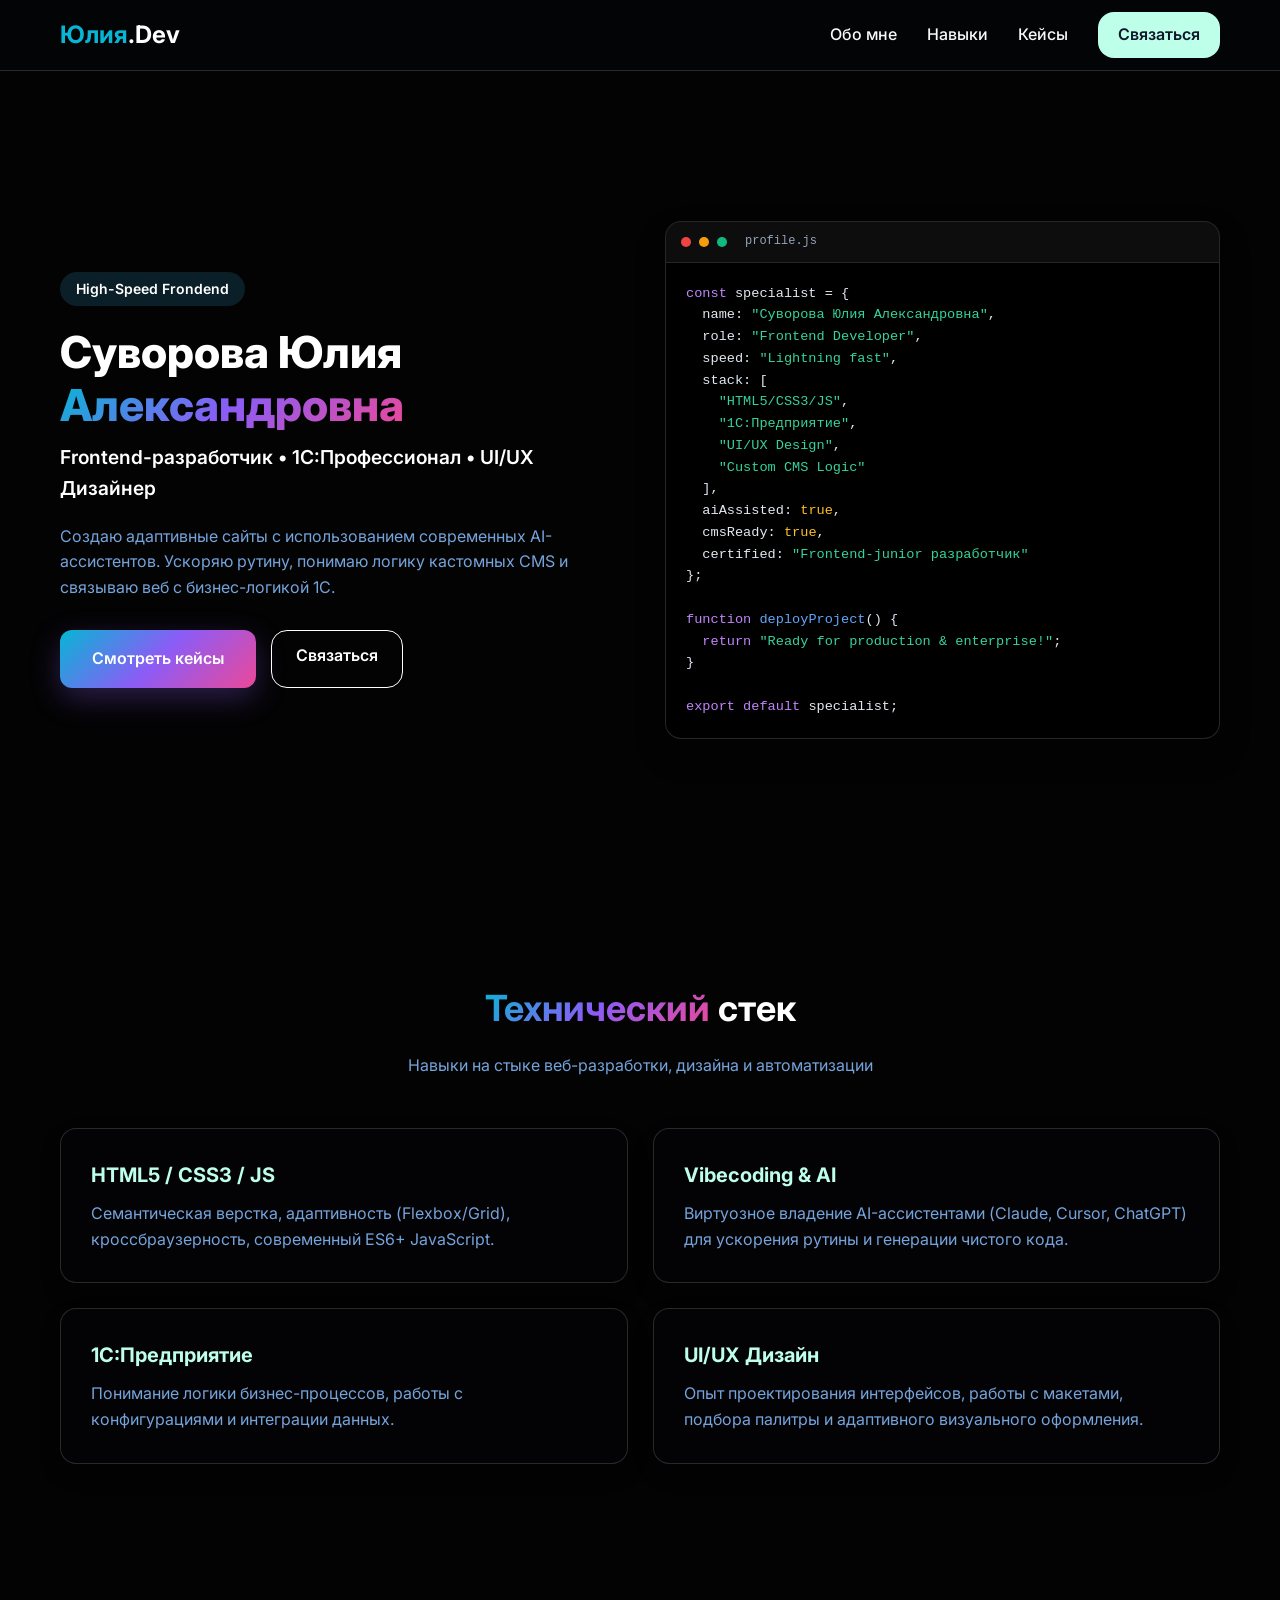
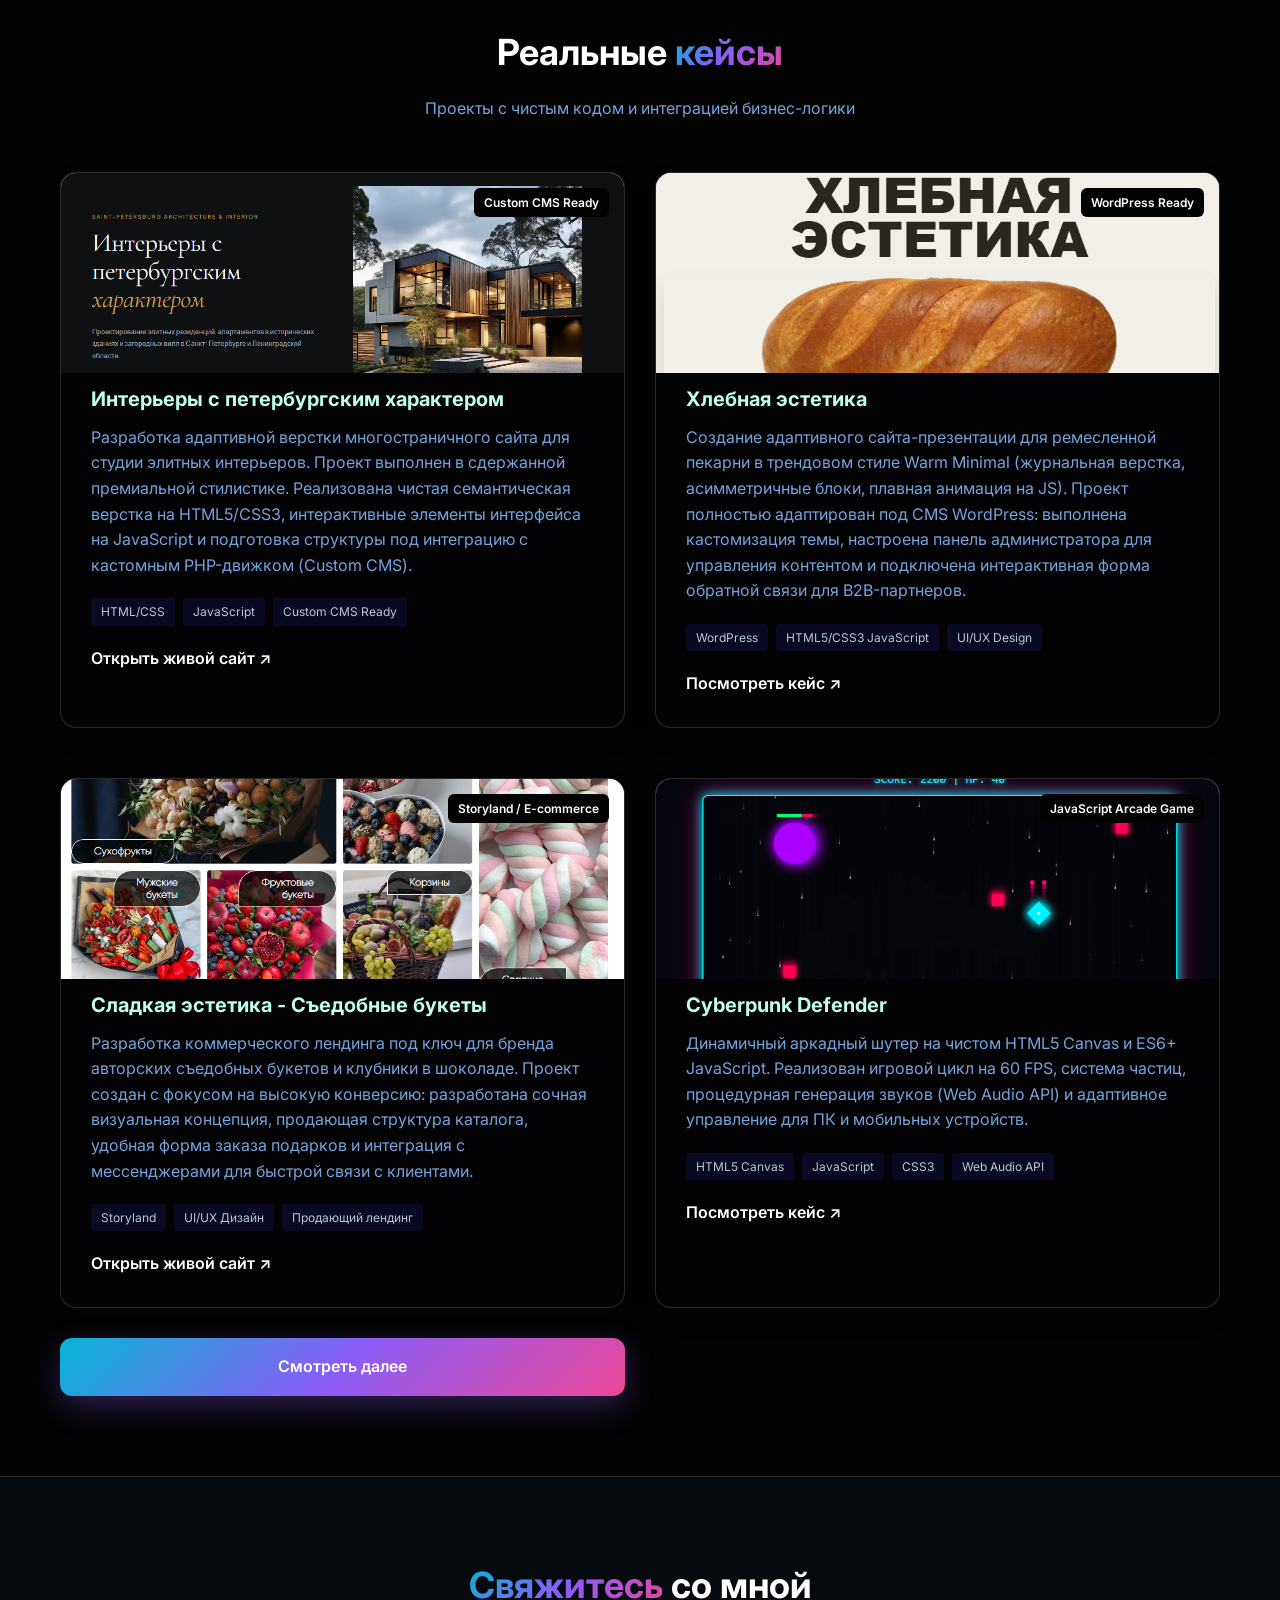
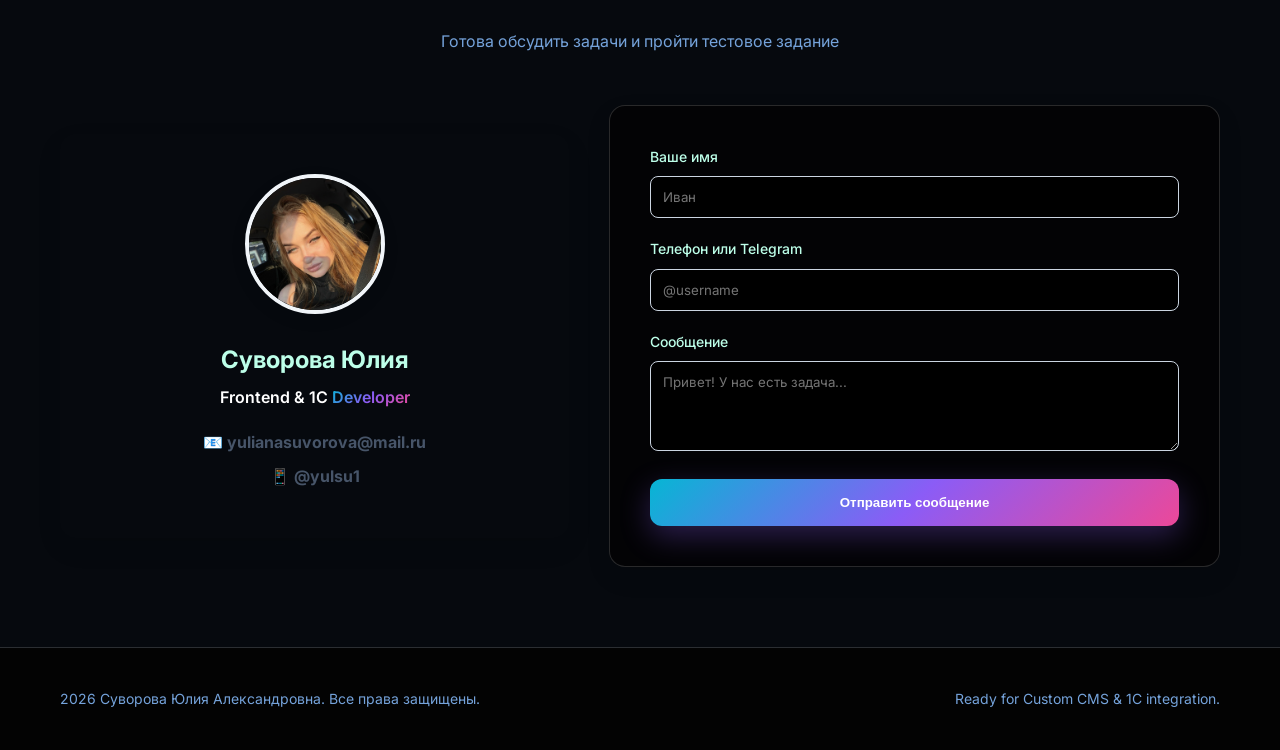
==== commit ad6ddfdc: "18_11" ====
--- a/index.html
+++ b/index.html
@@ -39,7 +39,7 @@
                 
                 <!-- Левая колонка: Текст -->
                 <div class="hero__content">
-                    <span class="badge">Vibecoding & High-Speed Dev ⚡️</span>
+                    <span class="badge">High-Speed Frondend </span>
                     <h1 class="hero__title">Суворова Юлия <span class="gradient-text">Александровна</span></h1>
                     <p class="hero__subtitle-role">Frontend-разработчик • 1С:Профессионал • UI/UX Дизайнер</p>
                     <p class="hero__desc">
@@ -51,7 +51,7 @@
                     </div>
                 </div>
 
-                <!-- Правая колонка: Длинный красивый код -->
+                <!-- Правая колонка: Длинный код -->
                 <div class="hero__card">
                     <div class="code-preview code-preview--long">
                         <div class="code-preview__header">
@@ -63,7 +63,7 @@
                         <pre><code><span class="keyword">const</span> specialist = {
   name: <span class="string">"Суворова Юлия Александровна"</span>,
   role: <span class="string">"Frontend Developer"</span>,
-  speed: <span class="string">"Lightning fast (Vibecoding)"</span>,
+  speed: <span class="string">"Lightning fast"</span>,
   stack: [
     <span class="string">"HTML5/CSS3/JS"</span>, 
     <span class="string">"1С:Предприятие"</span>, 
--- a/style.css
+++ b/style.css
@@ -348,11 +348,11 @@
 }
 
 .tags span {
-    background: #f1f5f9;
+    background: #0a0923;
     padding: 4px 10px;
     border-radius: 4px;
     font-size: 0.75rem;
-    color: #475569;
+    color: #bbc8d9;
 }
 
 .project-link {
@@ -934,4 +934,48 @@
         margin: 0 auto 20px auto !important;
         box-sizing: border-box !important;
     }
-}+}
+ .wb-portfolio {
+    padding: 70px 16px;
+  }
+
+  .wb-header {
+    display: block;
+  }
+
+  .wb-header-note {
+    margin-top: 30px;
+  }
+
+  .wb-intro {
+    margin: 45px 0 45px;
+  }
+
+  .wb-grid {
+    grid-template-columns: 1fr;
+    gap: 18px;
+  }
+
+  .wb-card-large,
+  .wb-card-wide,
+  .wb-card-featured {
+    grid-column: span 1;
+  }
+
+  .wb-card-featured {
+    padding: 20px;
+  }
+
+  .wb-featured-heading,
+  .wb-footer-content {
+    display: block;
+  }
+
+  .wb-featured-heading p {
+    margin-top: 22px;
+  }
+
+  .dyson-gallery {
+    grid-template-columns: repeat(3, 1fr);
+    gap: 6px;
+  }
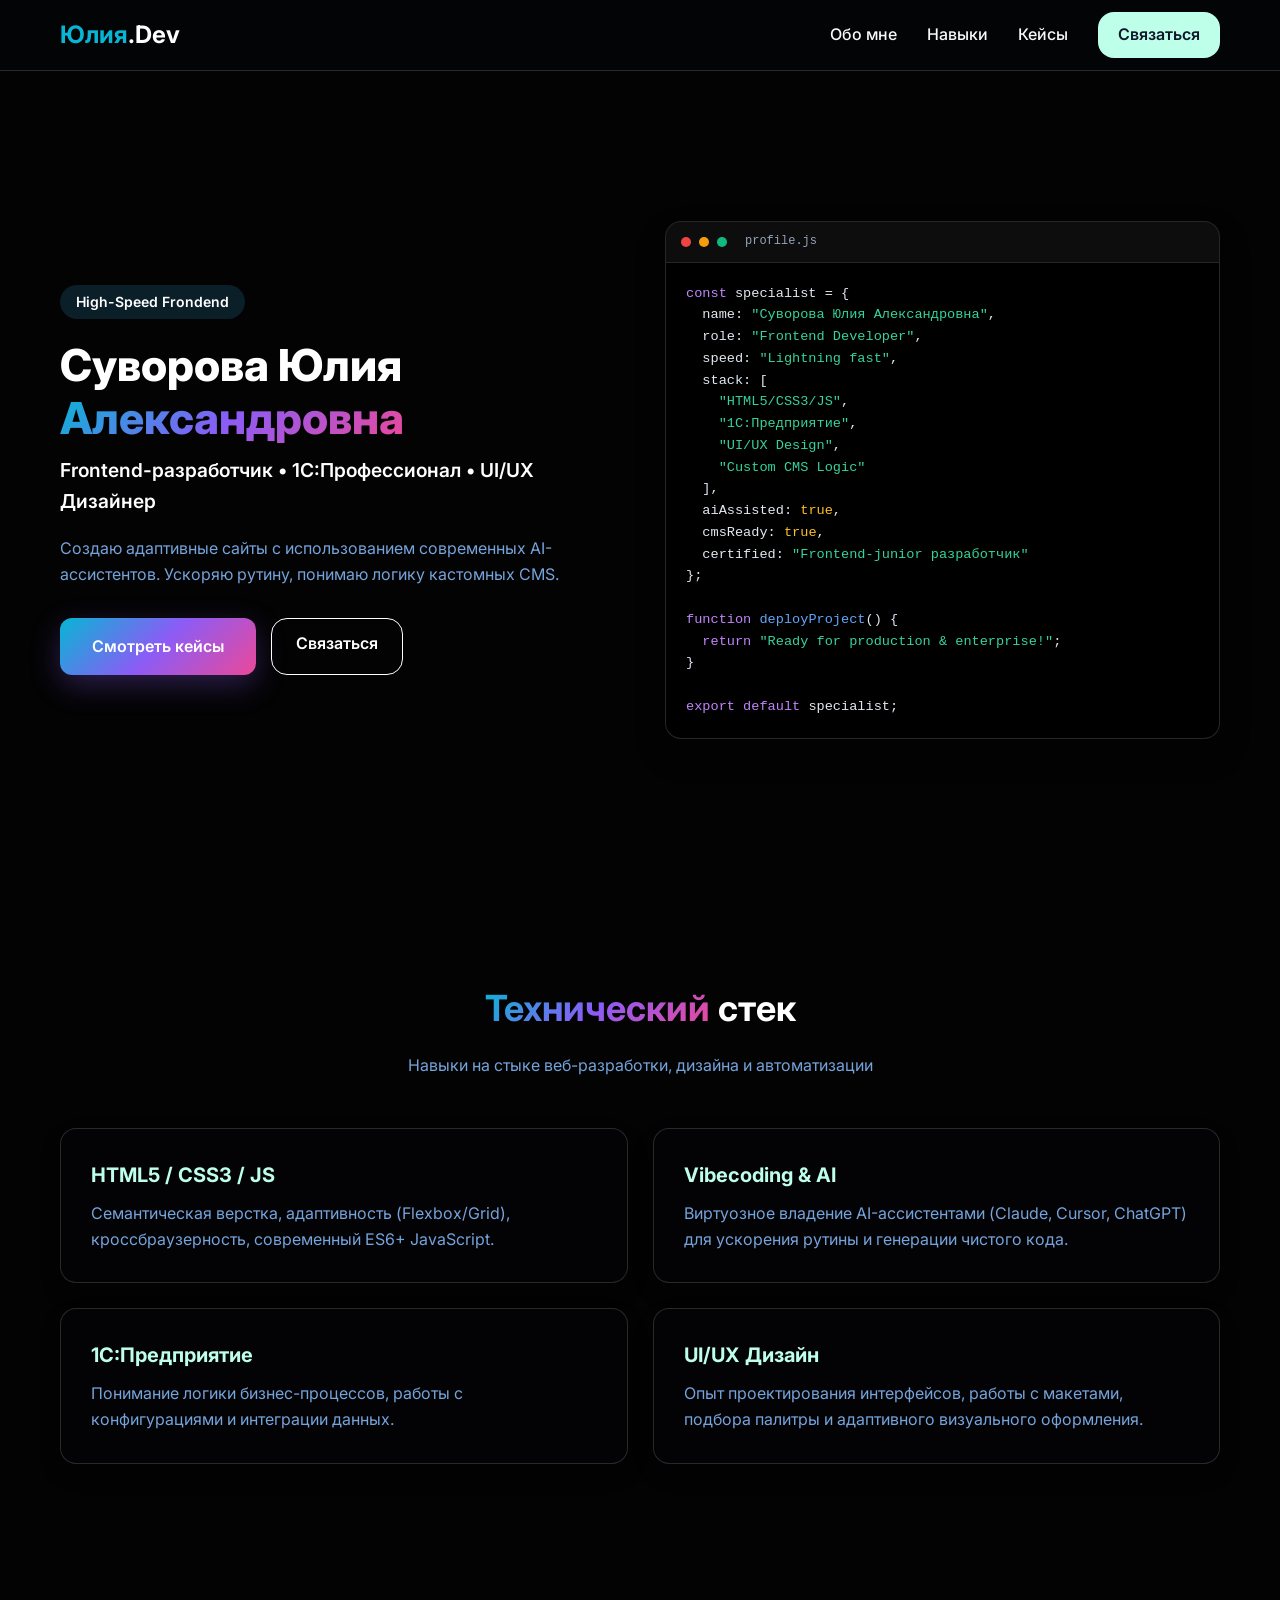
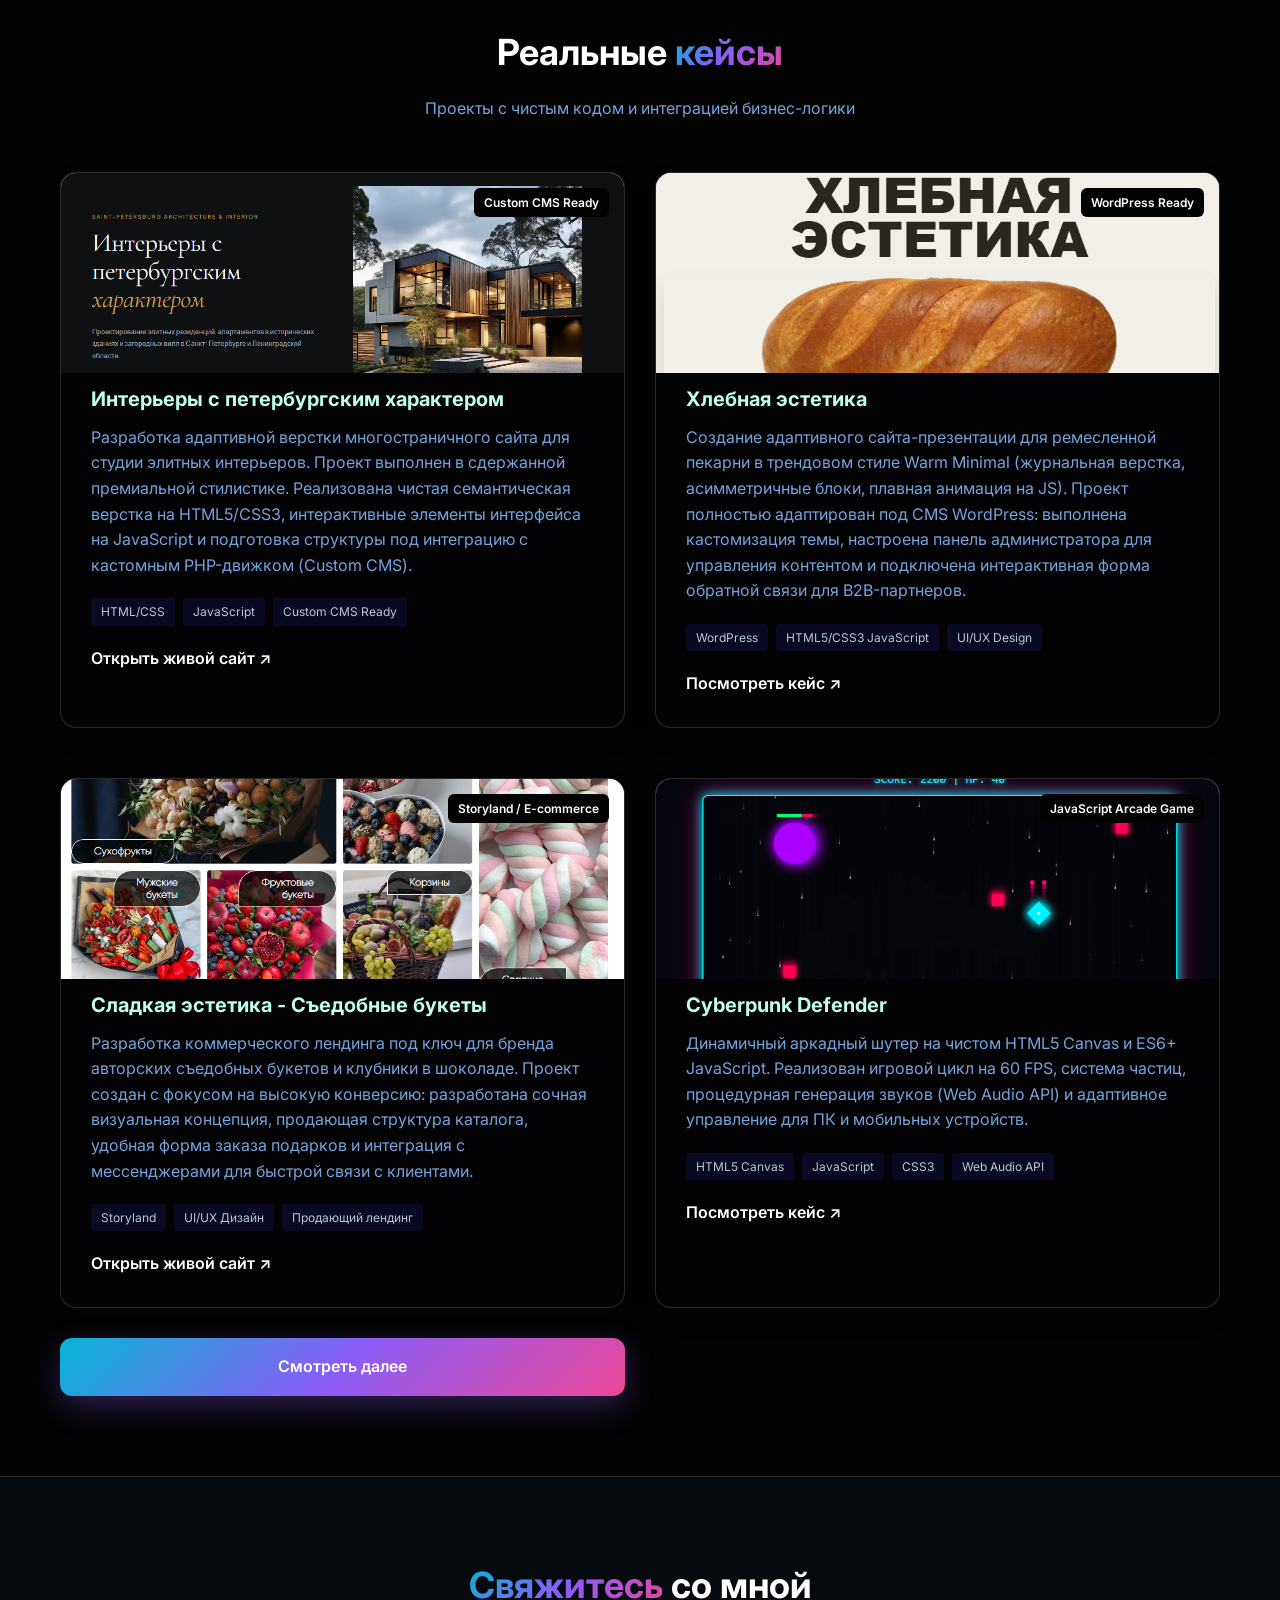
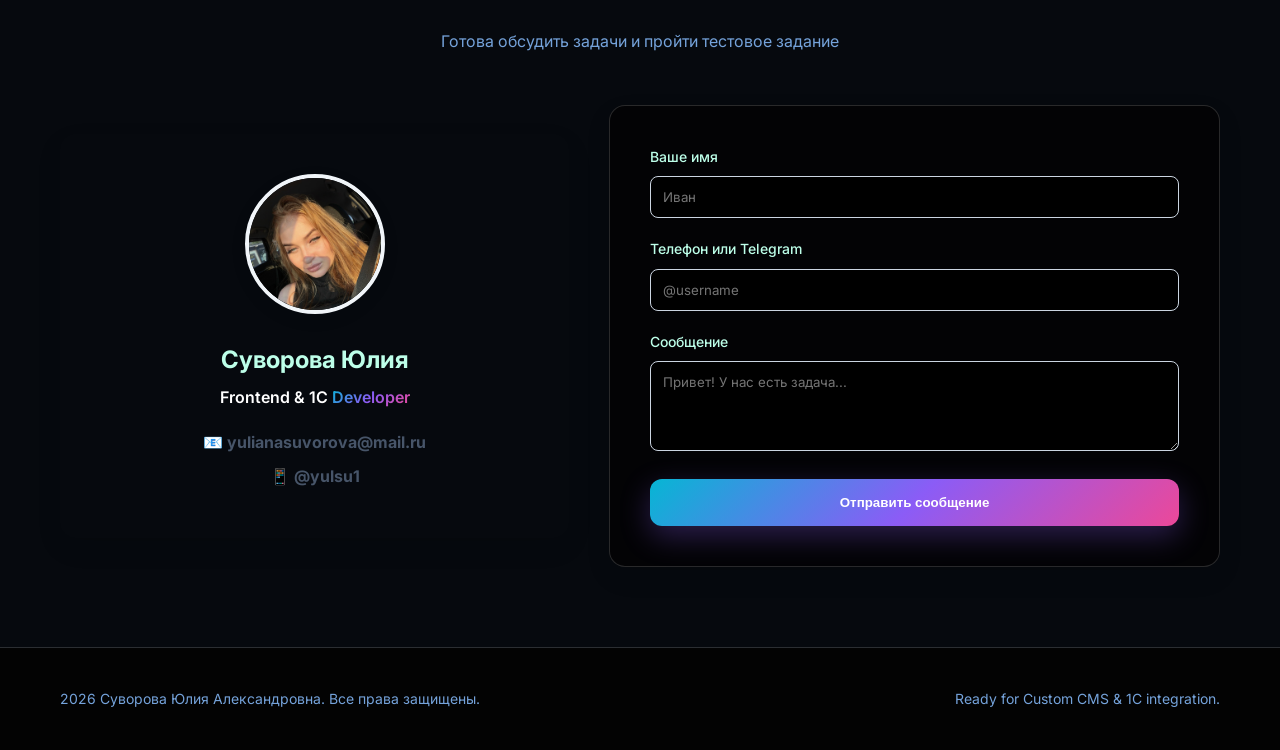
==== commit 8cc814c7: "18_11_2" ====
--- a/index.html
+++ b/index.html
@@ -43,7 +43,7 @@
                     <h1 class="hero__title">Суворова Юлия <span class="gradient-text">Александровна</span></h1>
                     <p class="hero__subtitle-role">Frontend-разработчик • 1С:Профессионал • UI/UX Дизайнер</p>
                     <p class="hero__desc">
-                        Создаю адаптивные сайты с использованием современных AI-ассистентов. Ускоряю рутину, понимаю логику кастомных CMS и связываю веб с бизнес-логикой 1С.
+                        Создаю адаптивные сайты с использованием современных AI-ассистентов. Ускоряю рутину, понимаю логику кастомных CMS.
                     </p>
                     <div class="hero__actions">
                         <a href="#portfolio" class="btn btn--primary">Смотреть кейсы</a>
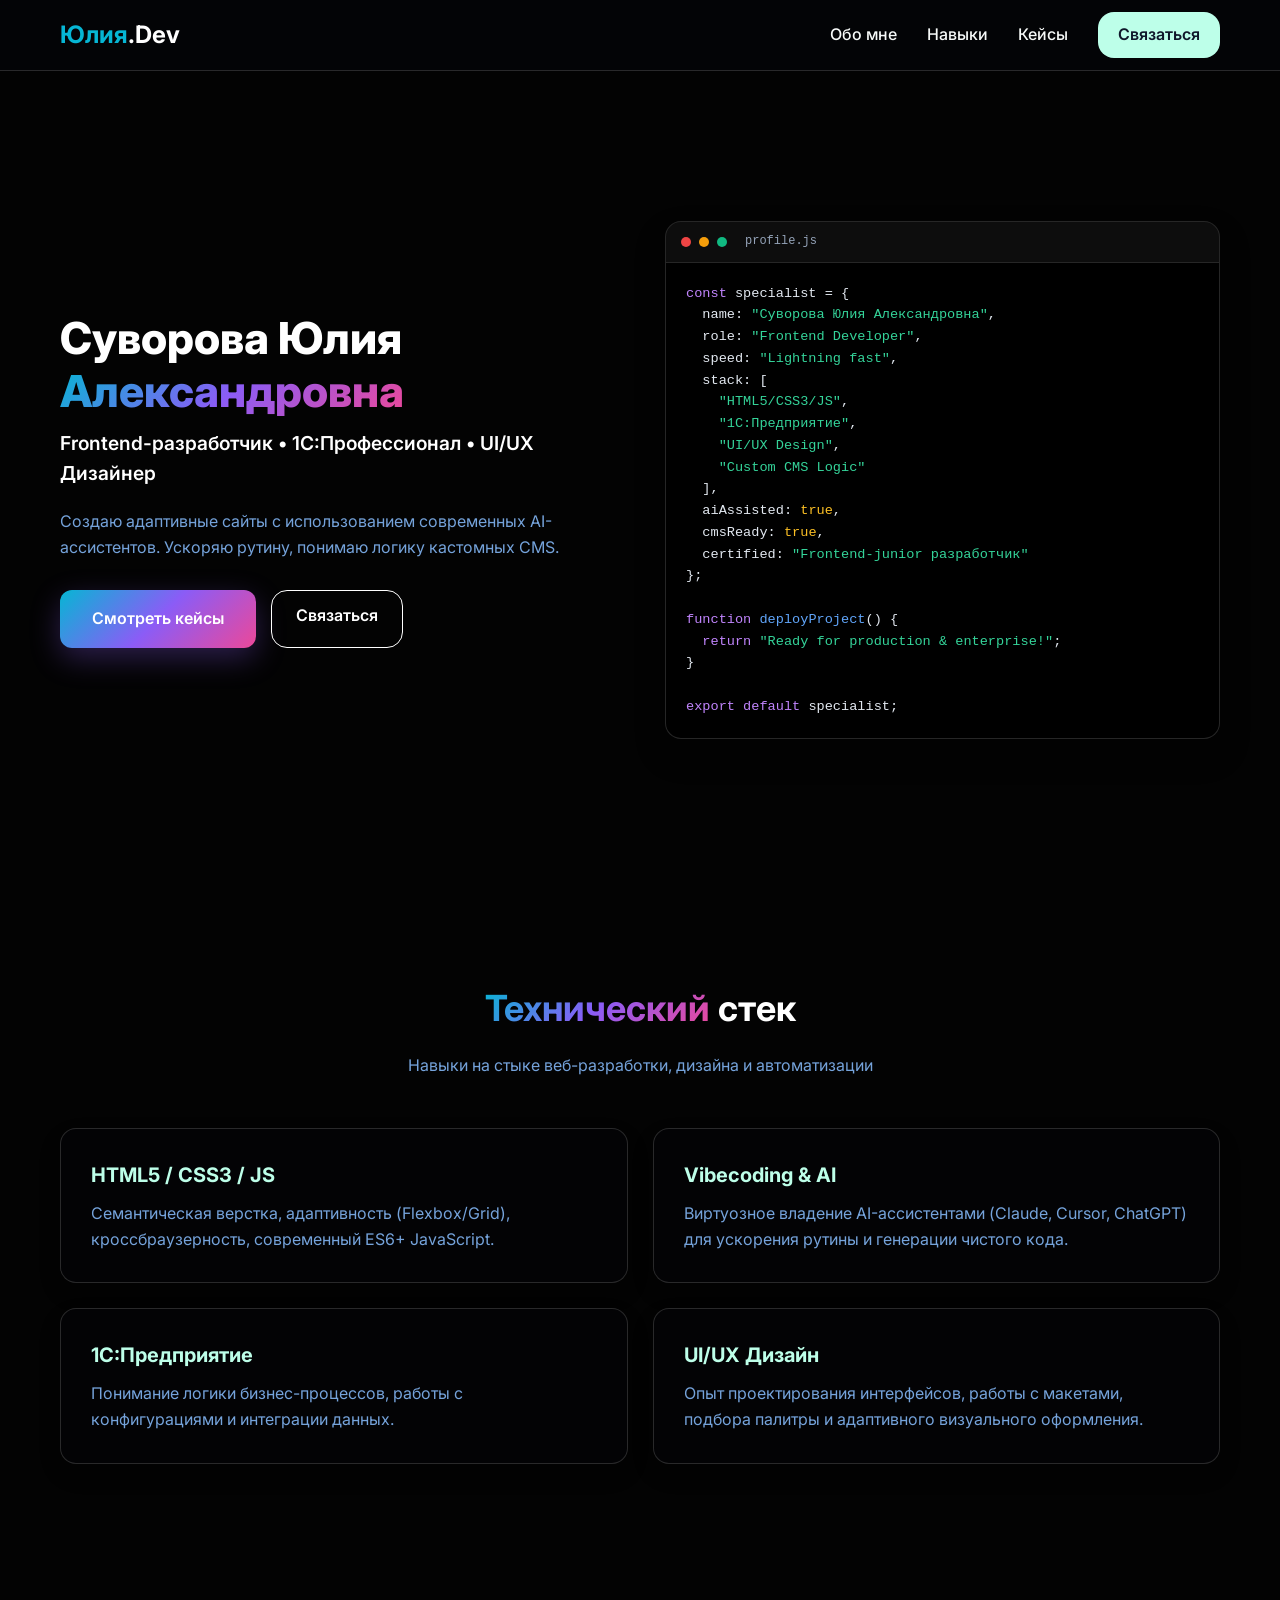
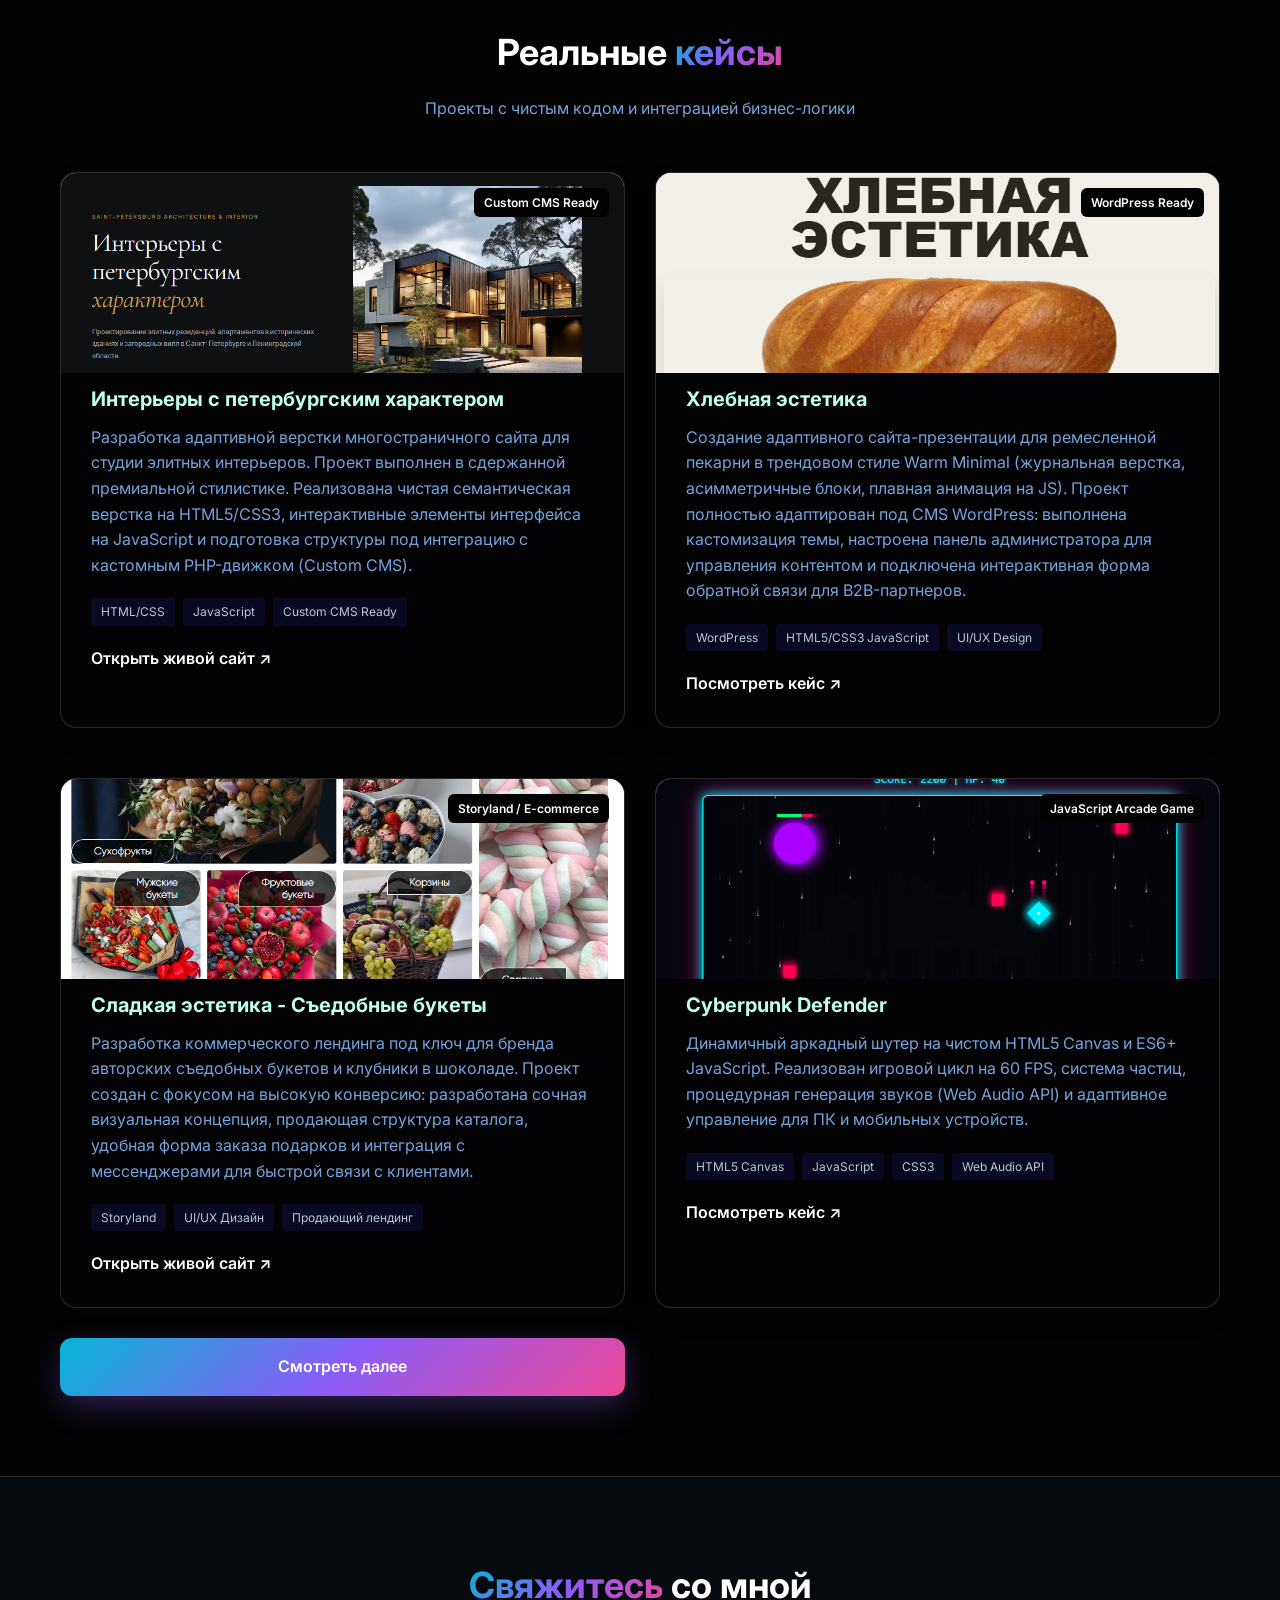
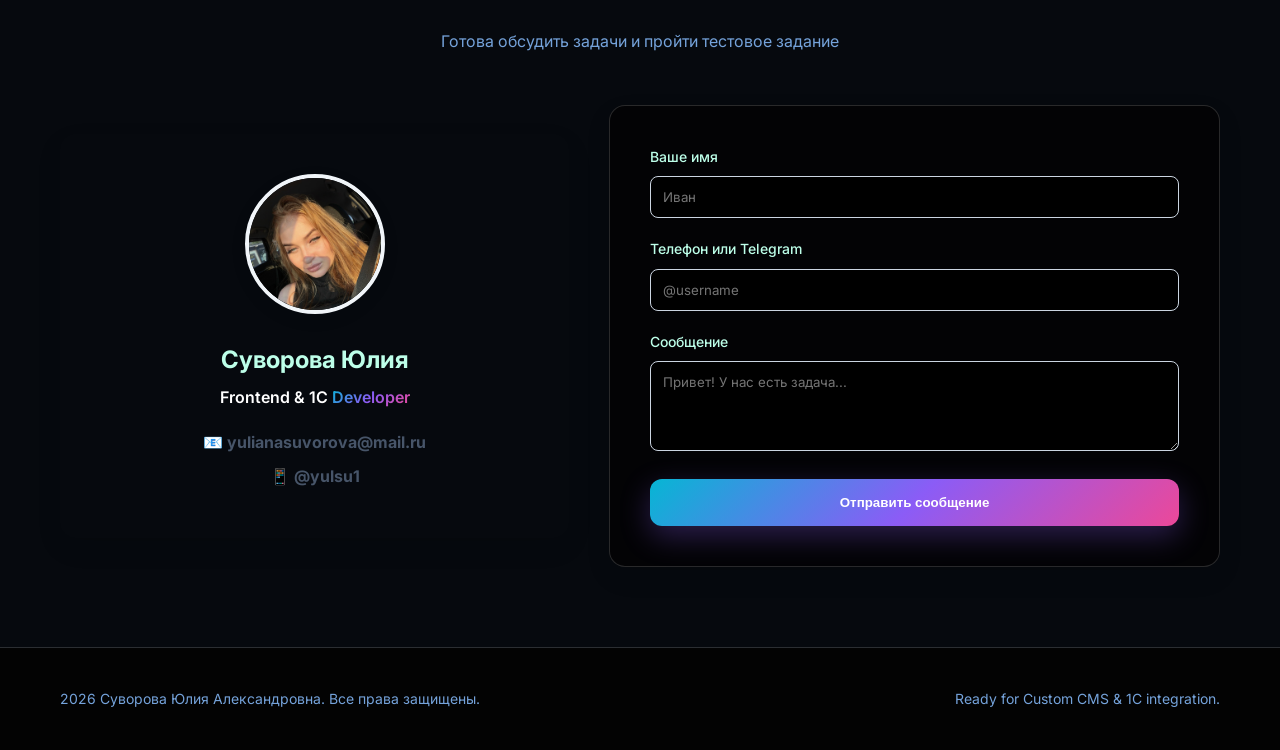
==== commit 82aa14b9: "18_11_3" ====
--- a/index.html
+++ b/index.html
@@ -39,7 +39,6 @@
                 
                 <!-- Левая колонка: Текст -->
                 <div class="hero__content">
-                    <span class="badge">High-Speed Frondend </span>
                     <h1 class="hero__title">Суворова Юлия <span class="gradient-text">Александровна</span></h1>
                     <p class="hero__subtitle-role">Frontend-разработчик • 1С:Профессионал • UI/UX Дизайнер</p>
                     <p class="hero__desc">
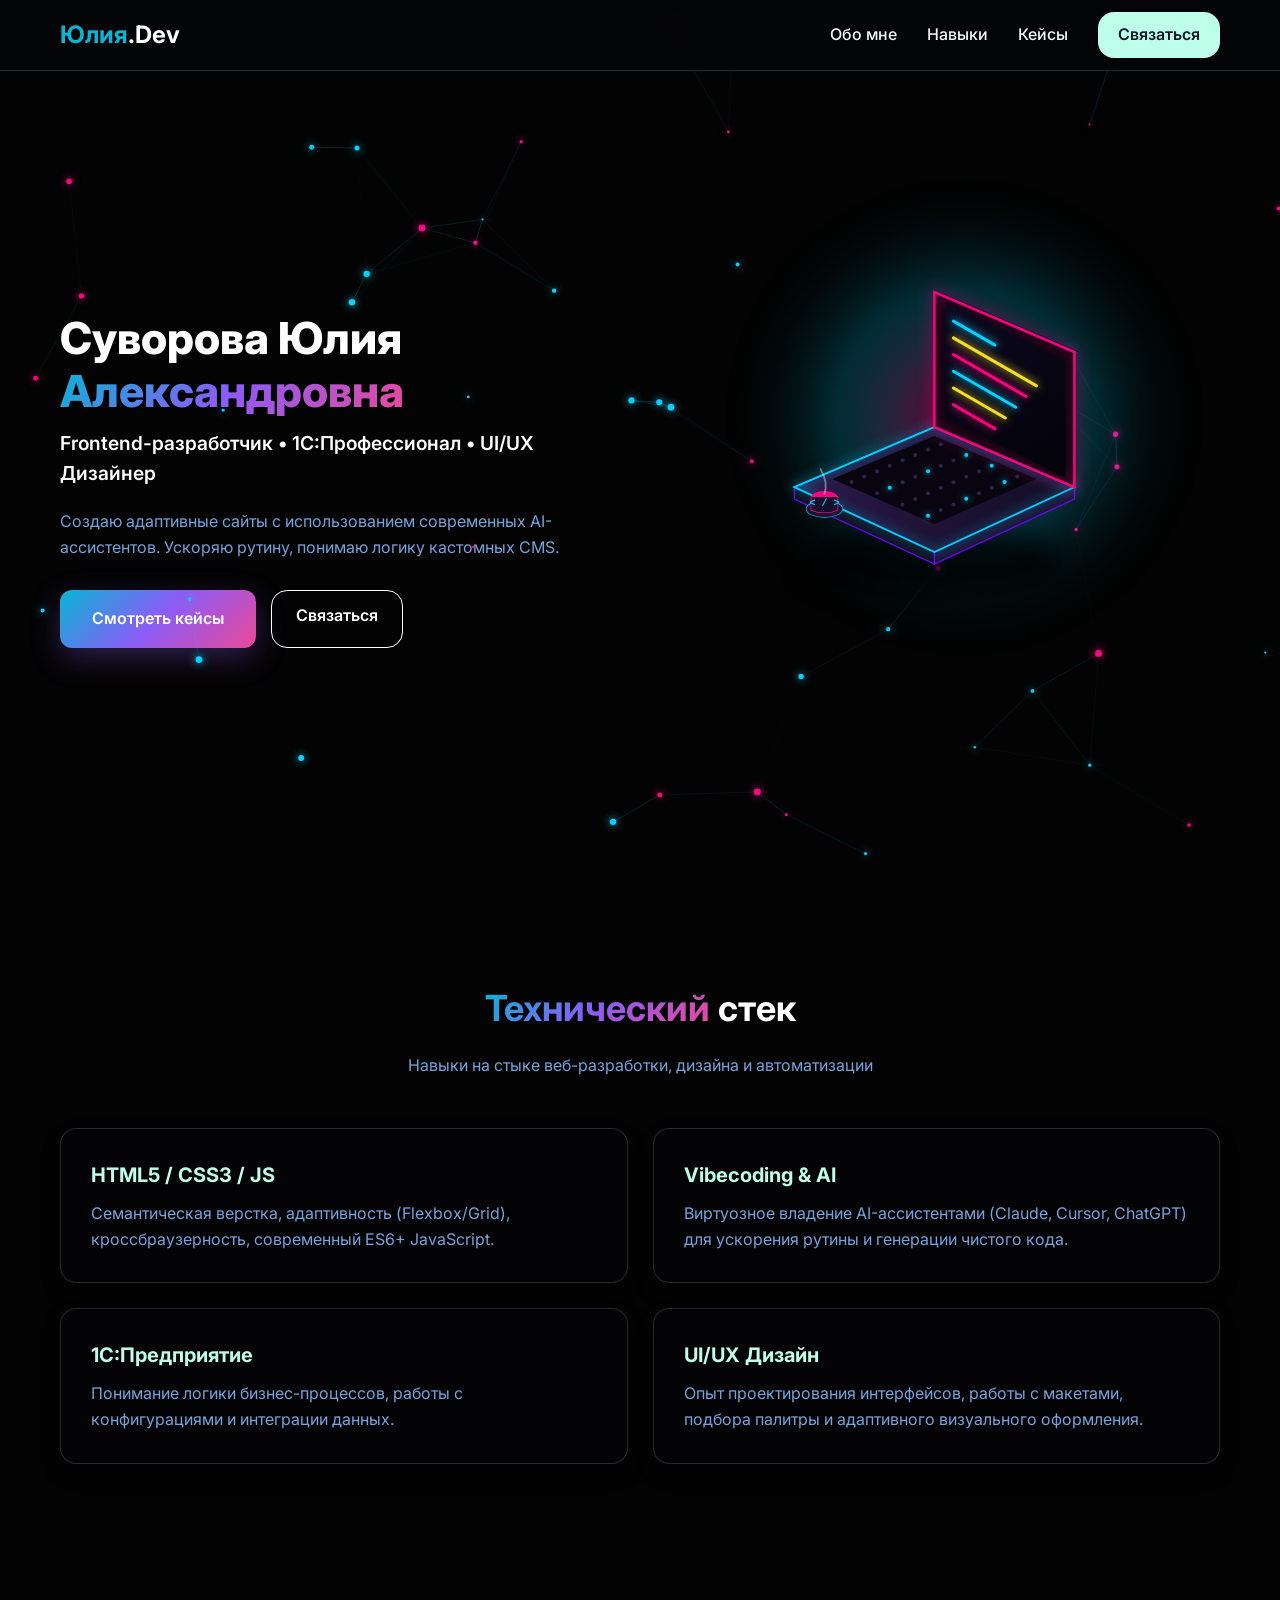
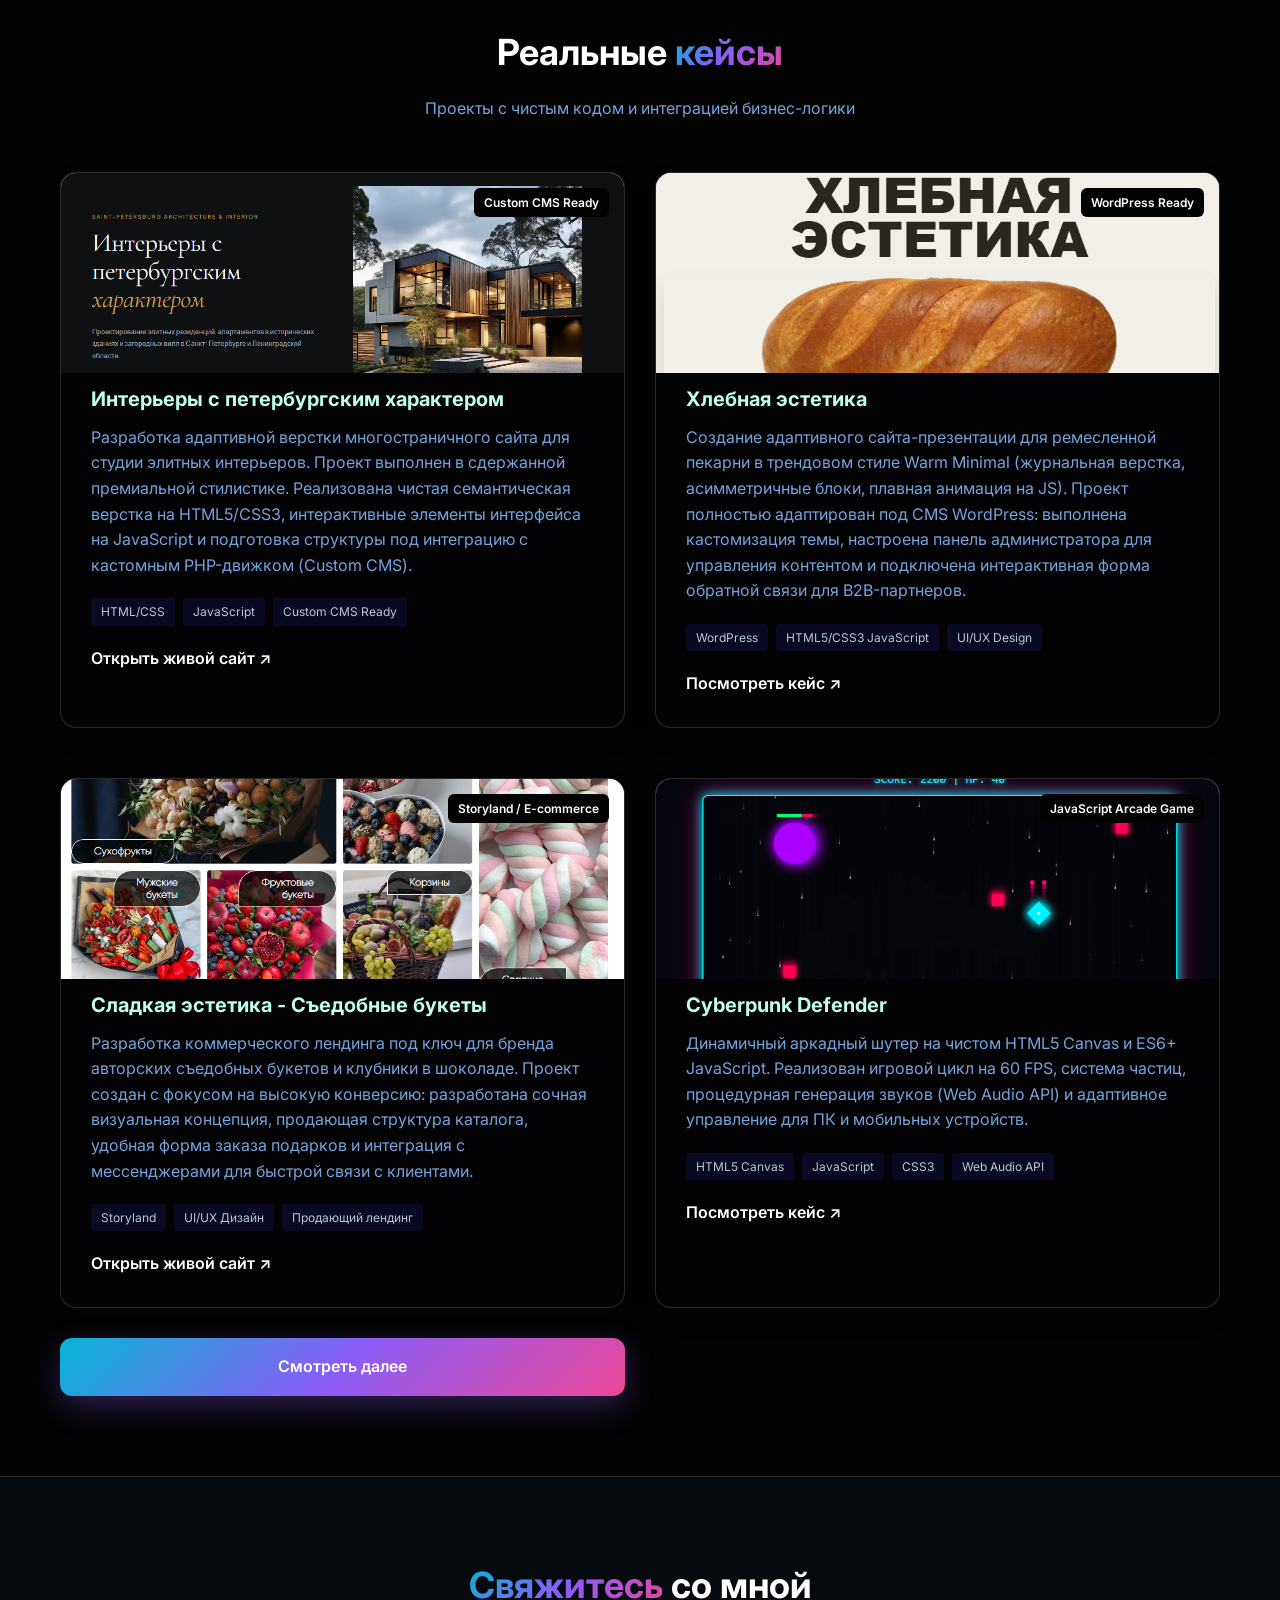
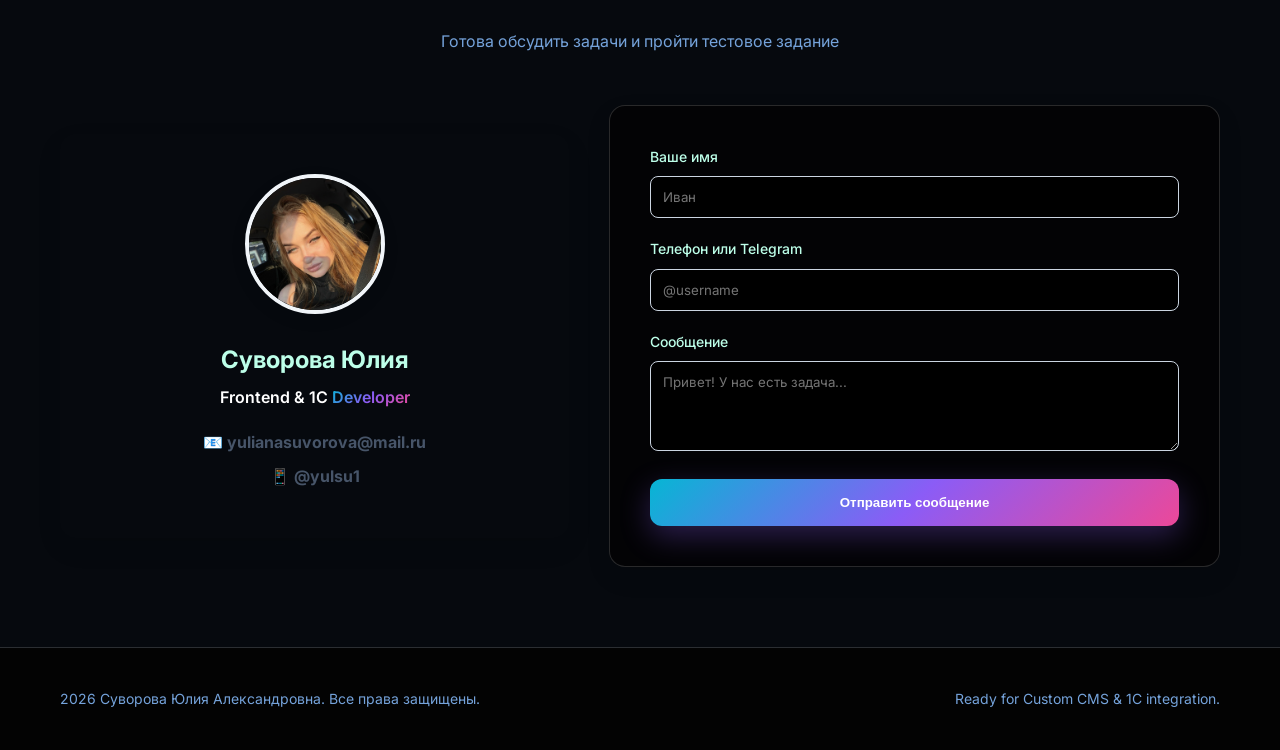
==== commit 2471cf22: "25_11" ====
--- a/index.html
+++ b/index.html
@@ -49,38 +49,8 @@
                         <a href="#contact" class="btn btn--outline">Связаться</a>
                     </div>
                 </div>
-
-                <!-- Правая колонка: Длинный код -->
-                <div class="hero__card">
-                    <div class="code-preview code-preview--long">
-                        <div class="code-preview__header">
-                            <span class="dot red"></span>
-                            <span class="dot yellow"></span>
-                            <span class="dot green"></span>
-                            <span class="filename">profile.js</span>
-                        </div>
-                        <pre><code><span class="keyword">const</span> specialist = {
-  name: <span class="string">"Суворова Юлия Александровна"</span>,
-  role: <span class="string">"Frontend Developer"</span>,
-  speed: <span class="string">"Lightning fast"</span>,
-  stack: [
-    <span class="string">"HTML5/CSS3/JS"</span>, 
-    <span class="string">"1С:Предприятие"</span>, 
-    <span class="string">"UI/UX Design"</span>,
-    <span class="string">"Custom CMS Logic"</span>
-  ],
-  aiAssisted: <span class="boolean">true</span>,
-  cmsReady: <span class="boolean">true</span>,
-  certified: <span class="string">"Frontend-junior разработчик"</span>
-};
-
-<span class="keyword">function</span> <span class="function">deployProject</span>() {
-  <span class="keyword">return</span> <span class="string">"Ready for production & enterprise!"</span>;
-}
-
-<span class="keyword">export default</span> specialist;</code></pre>
-                    </div>
-                </div>
+              <canvas id="fullCanvasBg"></canvas>
+              <div class="empty-right-block"></div>  
 
             </div>
         </section> 
--- a/style.css
+++ b/style.css
@@ -176,51 +176,20 @@
     -webkit-text-fill-color: transparent;
 }
 /* Длинный красивый код справа */
-.code-preview--long {
-    background: #000000;
-    border: 1px solid var(--border);
-    border-radius: var(--radius);
-    overflow: hidden;
-    font-family: monospace;
-    font-size: 0.85rem;
-    box-shadow: 0 15px 30px rgba(0, 0, 0, 0.25);
-}
-
-.code-preview__header {
-    background: rgba(255,255,255,0.05);
-    padding: 10px 15px;
-    display: flex;
-    align-items: center;
-    gap: 8px;
-    border-bottom: 1px solid rgba(255,255,255,0.1);
-}
-
-.dot {
-    width: 10px;
-    height: 10px;
-    border-radius: 50%;
-}
-.dot.red { background: #ef4444; }
-.dot.yellow { background: #f59e0b; }
-.dot.green { background: #10b981; }
-
-.filename {
-    margin-left: 10px;
-    color: #94a3b8;
-    font-size: 0.75rem;
-}
-
-.code-preview pre {
-    padding: 20px;
-    overflow-x: auto;
-    color: #e2e8f0;
-}
-
-.keyword { color: #c084fc; }
-.string { color: #34d399; }
-.boolean { color: #fbbf24; }
-.function { color: #60a5fa; }
-
+#fullCanvasBg {
+    position: fixed;
+    top: 0;
+    left: 0;
+    width: 100vw;
+    height: 100vh;
+    display: block;
+    pointer-events: none; /* чтобы мышка кликала сквозь фон */
+    z-index: 1;          /* на заднем плане */
+}
+ .empty-right-block {
+            width: 100%;
+            height: 520px;
+        }
 /* Секция навыков */
 .section-title {
     font-size: 2.25rem;
@@ -880,19 +849,10 @@
         margin: 0 auto !important;
     }
 
-    /* 4. ВОЗВРАЩАЕМ ТВОЙ ДИЗАЙНЕРСКИЙ КОД (`profile.js`) НА МЕСТО И ЦЕНТРИРУЕМ */
-    .hero__code, 
-    pre, 
-    .profile-code {
-        display: block !important; /* Возвращаем отображение */
-        width: 90% !important;
-        max-width: 350px
- !important;
-        margin: 20px auto 0 auto !important;
-        box-sizing: border-box !important;
-        font-size: 0.8rem !important; /* Чуть уменьшаем текст, чтобы красиво влез в экран */
-        overflow-x: auto !important;  /* Скролл внутри блока с кодом, если длинная строка */
-    }
+    /* 4. profile.js */
+    .empty-right-block {
+                height: 380px;
+            }
 
     /* 5. КАРТОЧКИ НАВЫКОВ И КЕЙСОВ — ровно в 1 колонку по центру */
     .skills__grid, 
